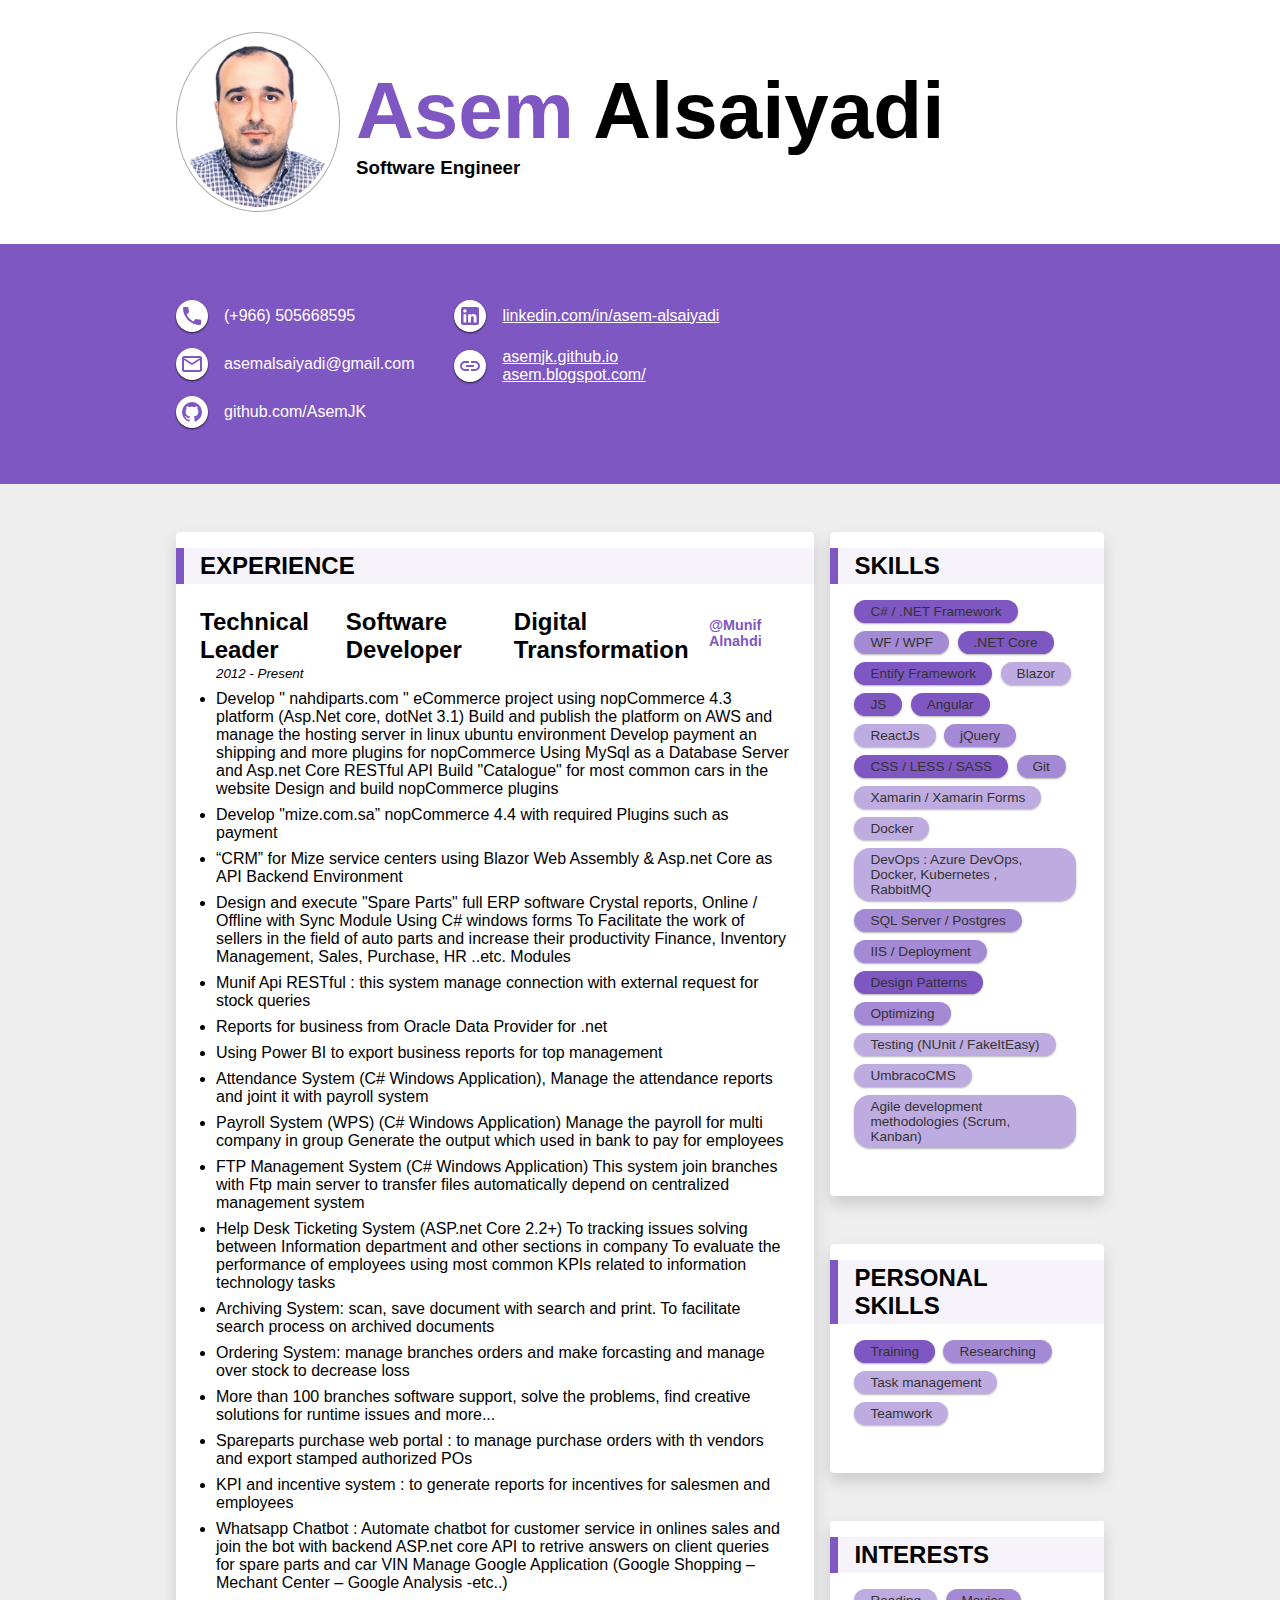
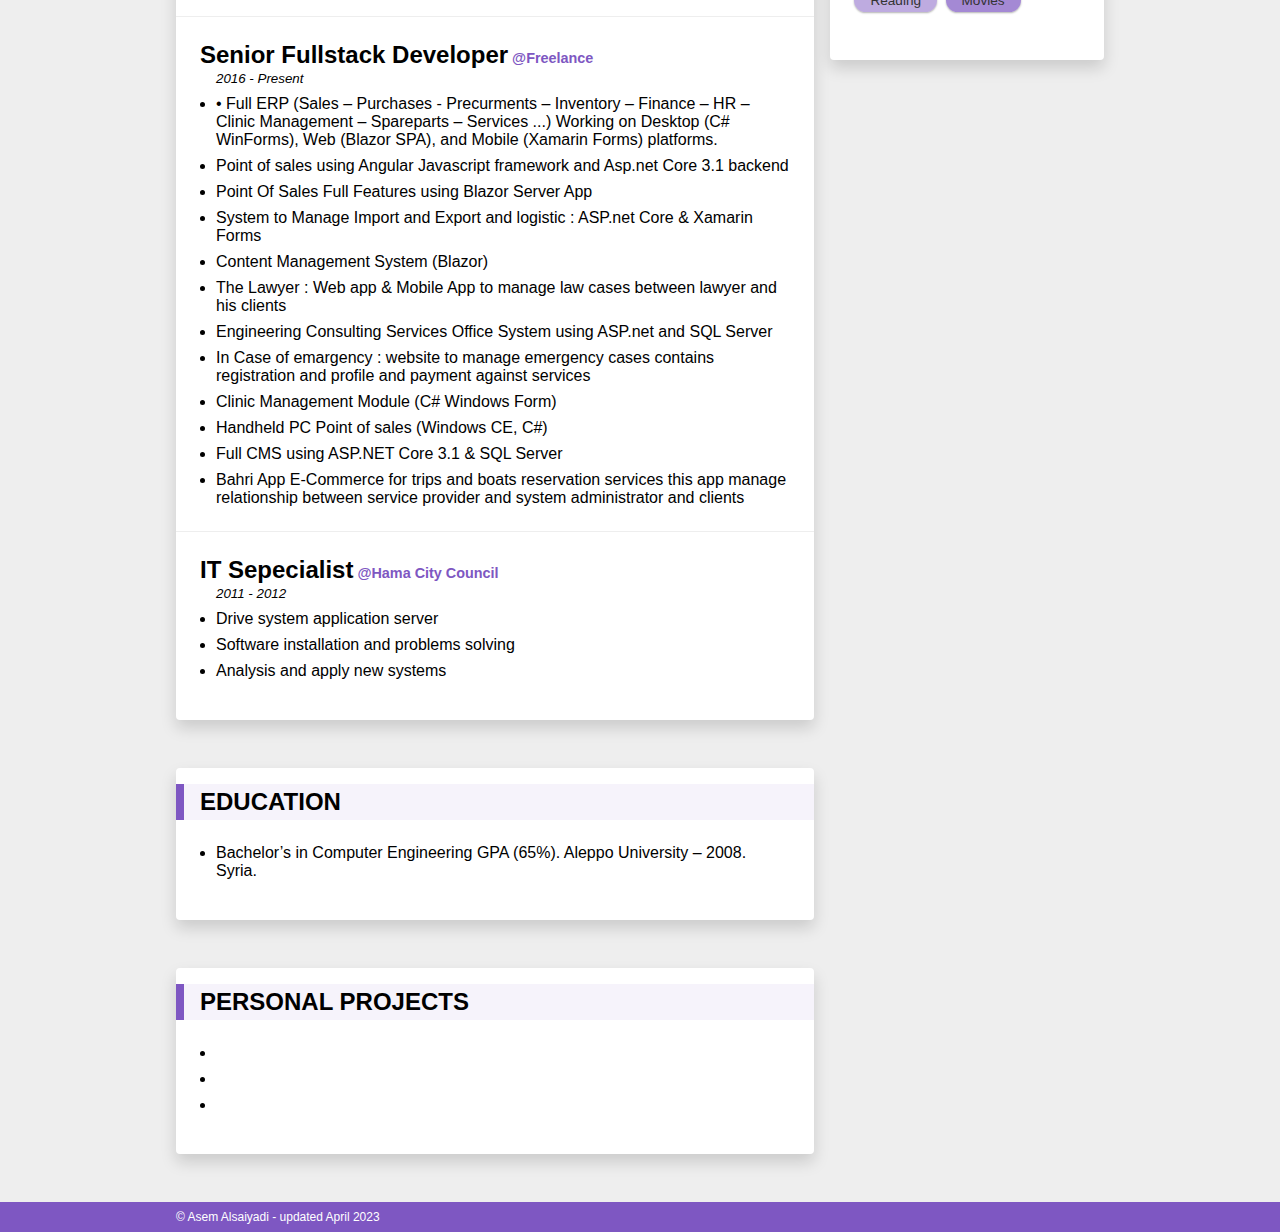
==== index.html @ c4e0f479 "Apr2023" ====
<!doctype html>
<html>

<head>
  <meta charset="utf-8">
  <meta name="viewport" content="width=device-width, initial-scale=1.0">
  <title>CV - Asem Alsaiyadi</title>
  <link rel="stylesheet" href="style.css">
</head>

<body>
  <header class="header">
    <div class="container align-center">
      <div class="avatar">
        <img src="./images/avatar.png" alt="avatar">
      </div>
      <div class="flex-fill">
        <h1 class="name"><span class="tc-main">Asem</span> Alsaiyadi</h1>
        <h3>Software Engineer</h3>
      </div>
    </div>
  </header>

  <section class="contacts">
    <div class="container">
      <div class="col-3">
        <div class="contact">
          <span class="contact__icon">
            <svg style="width:24px;height:24px" viewBox="0 0 24 24">
              <path fill="currentColor" d="M6.62,10.79C8.06,13.62 10.38,15.94 13.21,17.38L15.41,15.18C15.69,14.9 16.08,14.82 16.43,14.93C17.55,15.3 18.75,15.5 20,15.5A1,1 0 0,1 21,16.5V20A1,1 0 0,1 20,21A17,17 0 0,1 3,4A1,1 0 0,1 4,3H7.5A1,1 0 0,1 8.5,4C8.5,5.25 8.7,6.45 9.07,7.57C9.18,7.92 9.1,8.31 8.82,8.59L6.62,10.79Z" />
            </svg>
          </span>
          <span>(+966) 505668595</span>
        </div>
        <div class="contact">
          <span class="contact__icon">
            <svg style="width:24px;height:24px" viewBox="0 0 24 24">
              <path fill="currentColor" d="M22 6C22 4.9 21.1 4 20 4H4C2.9 4 2 4.9 2 6V18C2 19.1 2.9 20 4 20H20C21.1 20 22 19.1 22 18V6M20 6L12 11L4 6H20M20 18H4V8L12 13L20 8V18Z" />
            </svg>
          </span>
          <span>asemalsaiyadi@gmail.com</span>
        </div>
        <div class="contact">
          <span class="contact__icon">
            <svg style="width:24px;height:24px" viewBox="0 0 24 24">
              <path fill="currentColor" d="M12,2A10,10 0 0,0 2,12C2,16.42 4.87,20.17 8.84,21.5C9.34,21.58 9.5,21.27 9.5,21C9.5,20.77 9.5,20.14 9.5,19.31C6.73,19.91 6.14,17.97 6.14,17.97C5.68,16.81 5.03,16.5 5.03,16.5C4.12,15.88 5.1,15.9 5.1,15.9C6.1,15.97 6.63,16.93 6.63,16.93C7.5,18.45 8.97,18 9.54,17.76C9.63,17.11 9.89,16.67 10.17,16.42C7.95,16.17 5.62,15.31 5.62,11.5C5.62,10.39 6,9.5 6.65,8.79C6.55,8.54 6.2,7.5 6.75,6.15C6.75,6.15 7.59,5.88 9.5,7.17C10.29,6.95 11.15,6.84 12,6.84C12.85,6.84 13.71,6.95 14.5,7.17C16.41,5.88 17.25,6.15 17.25,6.15C17.8,7.5 17.45,8.54 17.35,8.79C18,9.5 18.38,10.39 18.38,11.5C18.38,15.32 16.04,16.16 13.81,16.41C14.17,16.72 14.5,17.33 14.5,18.26C14.5,19.6 14.5,20.68 14.5,21C14.5,21.27 14.66,21.59 15.17,21.5C19.14,20.16 22,16.42 22,12A10,10 0 0,0 12,2Z" />
            </svg>
          </span>
          <span>github.com/AsemJK</span>
        </div>
      </div>
      <div class="col-7">
        <div class="contact">
          <span class="contact__icon">
            <svg style="width:24px;height:24px" viewBox="0 0 24 24">
              <path fill="currentColor" d="M19 3A2 2 0 0 1 21 5V19A2 2 0 0 1 19 21H5A2 2 0 0 1 3 19V5A2 2 0 0 1 5 3H19M18.5 18.5V13.2A3.26 3.26 0 0 0 15.24 9.94C14.39 9.94 13.4 10.46 12.92 11.24V10.13H10.13V18.5H12.92V13.57C12.92 12.8 13.54 12.17 14.31 12.17A1.4 1.4 0 0 1 15.71 13.57V18.5H18.5M6.88 8.56A1.68 1.68 0 0 0 8.56 6.88C8.56 5.95 7.81 5.19 6.88 5.19A1.69 1.69 0 0 0 5.19 6.88C5.19 7.81 5.95 8.56 6.88 8.56M8.27 18.5V10.13H5.5V18.5H8.27Z" />
            </svg>
          </span>
          <span><a target="_blank" href="https://vn.linkedin.com/in/oclockvn">linkedin.com/in/asem-alsaiyadi</a></span>
        </div>
        <div class="contact">
          <span class="contact__icon">
            <svg style="width:24px;height:24px" viewBox="0 0 24 24">
              <path fill="currentColor" d="M3.9,12C3.9,10.29 5.29,8.9 7,8.9H11V7H7A5,5 0 0,0 2,12A5,5 0 0,0 7,17H11V15.1H7C5.29,15.1 3.9,13.71 3.9,12M8,13H16V11H8V13M17,7H13V8.9H17C18.71,8.9 20.1,10.29 20.1,12C20.1,13.71 18.71,15.1 17,15.1H13V17H17A5,5 0 0,0 22,12A5,5 0 0,0 17,7Z" />
            </svg>
          </span>
          <span>
            <a target="_blank" href="http://AsemJK.github.io">asemjk.github.io</a><br><a target="_blank" href="https://asem.blogspot.com/">asem.blogspot.com/</a>
          </span>
        </div>
      </div>
    </div>
  </section>

  <div class="container">
    <div class="col-7 pr">
      <section class="block block--exp">
        <header>Experience</header>
        <article class="n-sizing">
          <div class="company">
            <h2>Technical Leader</h2>
            <h2>Software Developer</h2>
            <h2>Digital Transformation</h2>
            <h4 class="company__name">&commat;Munif Alnahdi</h4>
          </div>
          <small class="company__time">2012 - Present</small>
          <div class="body">
            <p>Develop " nahdiparts.com  " eCommerce project using nopCommerce 4.3 platform
              (Asp.Net core, dotNet 3.1) 
             Build and publish the platform on AWS and manage the hosting server in linux ubuntu environment 
             Develop payment an shipping and more plugins for nopCommerce 
             Using MySql as a Database Server and Asp.net Core RESTful API
             Build "Catalogue" for most common cars in the website 
             Design and build nopCommerce plugins
             </p>
            <p>Develop "mize.com.sa”  nopCommerce 4.4 with required Plugins such as payment</p>
            <p>“CRM” for Mize service centers using Blazor Web Assembly & Asp.net Core as API Backend Environment </p>
            <p>Design and execute "Spare Parts" full ERP software
              Crystal reports, Online / Offline with Sync Module
              Using C# windows forms
              To Facilitate the work of sellers in the field of auto parts and increase their productivity
              Finance, Inventory Management, Sales, Purchase, HR  ..etc. Modules
              </p>
            <p>Munif Api RESTful : this system manage connection with external request for stock queries</p>
            <p>Reports for business from Oracle Data Provider for .net</p>
            <p>Using Power BI to export business reports for top management</p>
            <p>Attendance System (C# Windows Application), Manage the attendance reports and joint it with payroll system</p>
            <p>Payroll System (WPS) (C# Windows Application)
              Manage the payroll for multi company in group
              Generate the output which used in bank to pay for employees
              </p>
            <p>FTP Management System (C# Windows Application)
              This system join branches with Ftp main server to transfer files automatically depend on centralized management system
              </p>
            <p>Help Desk Ticketing System (ASP.net Core 2.2+)
              To tracking issues solving between Information department and other sections in company
              To evaluate the performance of employees using most common KPIs related to information technology tasks
              </p>
            <p>Archiving System: scan, save document with search and print.
              To facilitate search process on archived documents
              </p>
            <p>Ordering System: manage branches orders and make forcasting and manage over stock to decrease loss</p>
            <p>More than 100 branches software support, solve the problems, find creative solutions for runtime issues and more...</p>
            <p>Spareparts purchase web portal : to manage purchase orders with th vendors and export stamped authorized POs</p>
            <p>KPI and incentive system : to generate reports for incentives for salesmen and employees</p>
            <p>Whatsapp Chatbot : Automate chatbot for customer service in onlines sales and join the bot with backend ASP.net core API to retrive answers on client queries for spare parts and car VIN
              Manage Google Application (Google Shopping – Mechant Center – Google Analysis -etc..)
              </p>
          </div>
        </article>

        <article class="n-sizing">
          <div class="company">
            <h2>Senior Fullstack Developer</h2>
            <h4 class="company__name">&commat;Freelance</h4>
          </div>
          <small class="company__time">2016 - Present</small>
          <div class="body">
            <p>•	Full ERP (Sales – Purchases - Precurments – Inventory – Finance – HR – Clinic Management – Spareparts – Services ...) 
              Working on Desktop (C# WinForms), Web (Blazor SPA), and Mobile (Xamarin Forms) platforms.
            </p>
            <p>Point of sales using Angular Javascript framework and Asp.net Core 3.1 backend</p>
            <p>Point Of Sales Full Features using Blazor Server App </p>
            <p>System to Manage Import and Export and logistic : ASP.net Core & Xamarin Forms</p>
            <p>Content Management System (Blazor)</p>
            <p>The Lawyer : Web app & Mobile App to manage law cases between lawyer and his clients</p>
            <p>Engineering Consulting Services Office System using ASP.net and SQL Server</p>
            <p>In Case of emargency : website to manage emergency cases contains registration and profile and payment against services</p>
            <p>Clinic Management Module (C# Windows Form)</p>
            <p>Handheld PC Point of sales (Windows CE, C#)</p>
            <p>Full CMS using ASP.NET Core 3.1 & SQL Server</p>
            <p>Bahri App
              E-Commerce for trips and boats reservation services
              this app manage relationship between service provider and system administrator and clients
              </p>
          </div>
        </article>

        <article class="n-sizing">
          <div class="company">
            <h2>IT Sepecialist</h2>
            <h4 class="company__name">&commat;Hama City Council</h4>
          </div>
          <small class="company__time">2011 - 2012</small>
          <div class="body">
            <p>Drive system application server</p>
            <p>Software installation and problems solving</p>
            <p>Analysis and apply new systems</p>
          </div>
        </article>
      </section>

      <section class="block">
        <header>Education</header>
        <article>
          <div class="body">
            <p>Bachelor’s in 
              Computer Engineering
              GPA (65%).
              Aleppo University – 2008.
              Syria.
              </p>
          </div>
        </article>
      </section>

      <section class="block">
        <header>Personal Projects</header>
        <article>
          <div class="body">
            <p>
             </p>
            <p></p>
            <p></p>
          </div>
        </article>
      </section>

    </div>

    <div class="col-3">
      <section class="block">
        <header>Skills</header>
        <article>
          <div class="tags">
            <span class="strong x2">C# / .NET Framework</span>
            <span class="strong">WF / WPF</span>
            <span class="strong x2">.NET Core</span>
            <span class="strong x2">Entify Framework</span>
            <span>Blazor</span>
            <span class="strong x2">JS</span>
            <span class="strong x2">Angular</span>
            <span>ReactJs</span>
            <span class="strong">jQuery</span>
            <span class="strong x2">CSS / LESS / SASS</span>
            <span class="strong">Git</span>
            <span>Xamarin / Xamarin Forms</span>
            <span>Docker</span>
            <span>DevOps : Azure DevOps, Docker, Kubernetes , RabbitMQ</span>
            <span class="strong">SQL Server / Postgres</span>
            <span class="strong">IIS / Deployment</span>
            <span class="strong x2">Design Patterns</span>
            <span class="strong">Optimizing</span>
            <span>Testing (NUnit / FakeItEasy)</span>
            <span>UmbracoCMS</span>
            <span>Agile development methodologies (Scrum, Kanban)</span>
          </div>
        </article>
      </section>

      <section class="block">
        <header>Personal Skills</header>
        <article>
          <div class="tags">
            <span class="strong x2">Training</span>
            <span class="strong">Researching</span>
            <span>Task management</span>
            <span>Teamwork</span>
          </div>
        </article>
      </section>

      <section class="block">
        <header>Interests</header>
        <article>
          <div class="tags">
            <span>Reading</span>
            <span class="strong">Movies</span>
          </div>
        </article>
      </section>
    </div>
  </div>

  <footer>
    <div class="container">&copy; Asem Alsaiyadi - updated April 2023</div>
  </footer>

</body>
</html>
---- style.css ----
:root {
    --primary: #7e57c2;
    --body-bg: #eee;
    --header-bg: #fff;
    --block-bg: #fff;
    --separator-color: #eee;
    --sizing: 1.5rem;
    --icon-w: 32px;
  }
  
  * {
    margin: 0;
    padding: 0;
    box-sizing: border-box;
  }
  
  html, body {
    font-family: 'Segoe UI', Roboto, Arial, Verdana, sans-serif;
    background: var(--body-bg);
  }
  
  a {
    color: var(--primary);
  }
  
  .container {
    max-width: 960px;
    margin: auto;
    display: flex;
    padding-left: 1rem;
    padding-right: 1rem;
  }
  
  .container .col-3 {
    flex: 3;
  }
  
  .container .col-7 {
    flex: 7;
  }
  
  .flex-fill {
    flex: 1;
  }
  
  .header {
    padding: 2rem 0;
    background: var(--header-bg);
  }
  
  .align-center {
    align-items: center;
  }
  
  .name {
    font-size: 5rem;
  }
  
  .avatar {
    margin-right: 1rem;
  }
  
  .avatar img {
    display: block;
    border-radius: 50%;
    padding: 4px;
    border: 1px solid #aaa;
    max-width: 164px;
  }
  
  .contacts {
    background: var(--primary);
    padding: 3rem 0;
    color: #fff;
  }
  
  .contact {
    padding: .5rem 0;
    display: flex;
    align-items: center;
  }
  
  .contact .contact__icon {
    width: var(--icon-w);
    height: var(--icon-w);
    border-radius: 50%;
    background: #fff;
    color: var(--primary);
    box-shadow: 0 1px 2px 0px rgba(0,0,0,.75);
    margin-right: 16px;
    display: flex;
    align-items: center;
    justify-content: center;
  }
  
  .contact a {
    color: #fff;
  }
  
  footer {
    background: var(--primary);
    font-size: .75rem;
    padding: .5rem;
    text-align: center;
    color: #fff;
  }
  
  .block {
    margin: 3rem 0;
    background: var(--block-bg);
    padding: 1rem var(--sizing);
    border-radius: 4px;
    box-shadow: 0 0.5rem 1rem rgba(0,0,0,.15);
  }
  
  .block > header {
    font-size: 1.5rem;
    text-transform: capitalize;
    margin-left: calc(-1 * var(--sizing));
    margin-right: calc(-1 * var(--sizing));
    padding: .25rem 2rem .25rem 1rem;
    border-left: .5rem solid var(--primary);
    text-transform: uppercase;
    font-weight: 700;
    font-size: 1.5rem;
    background: rgba(126, 87, 194, .07);
  }
  
  .block article {
    padding: 1rem 0 1.5rem 0;
  }
  
  .block article > h4 {
    font-size: 1rem;
    font-weight: 600;
  }
  
  .block article .body p {
    margin-top: .5rem;
    margin-left: 1rem;
    display: list-item;
  }
  
  .block--exp article {
    padding: var(--sizing);
  }
  
  .block--exp > article + article {
    border-top: 1px solid var(--separator-color);
  }
  
  .tags > span {
    display: inline-block;
    margin: 0 4px 8px 0;
    padding: 4px 16px;
    font-size: .85rem;
    background: rgba(126, 87, 194, 0.5);
    border-radius: 16px;
    box-shadow: 0 1px 2px 0 rgba(0,0,0,.3);
    color: #333;
  }
  
  .tags > span.strong {
    background: rgba(126, 87, 194, 0.7);
  }
  
  .tags > span.strong.x2 {
    background: var(--primary);
  }
  
  .pr {
    padding-right: 1rem;
  }
  
  .tc-main {
    color: var(--primary);
  }
  
  .bg-main {
    background: var(--primary);
  }
  
  .n-sizing {
    margin-left: calc(-1 * var(--sizing));
    margin-right: calc(-1 * var(--sizing));
    padding-left: var(--sizing);
    padding-right: var(--sizing);
  }
  
  .company {
    display: flex;
    align-items: baseline;
  }
  
  .company__name {
    color: var(--primary);
    font-weight: 600;
    font-size: .9rem;
    margin-left: .25rem;
  }
  
  .company__time {
    margin-left: 1rem;
    font-style: italic;
  }
  
  @media screen and (max-width: 768px) {
    .container {
      display: block;
    }
  
    .pr {
      padding-right: 0;
    }
  
    .company {
      display: block;
    }
  }
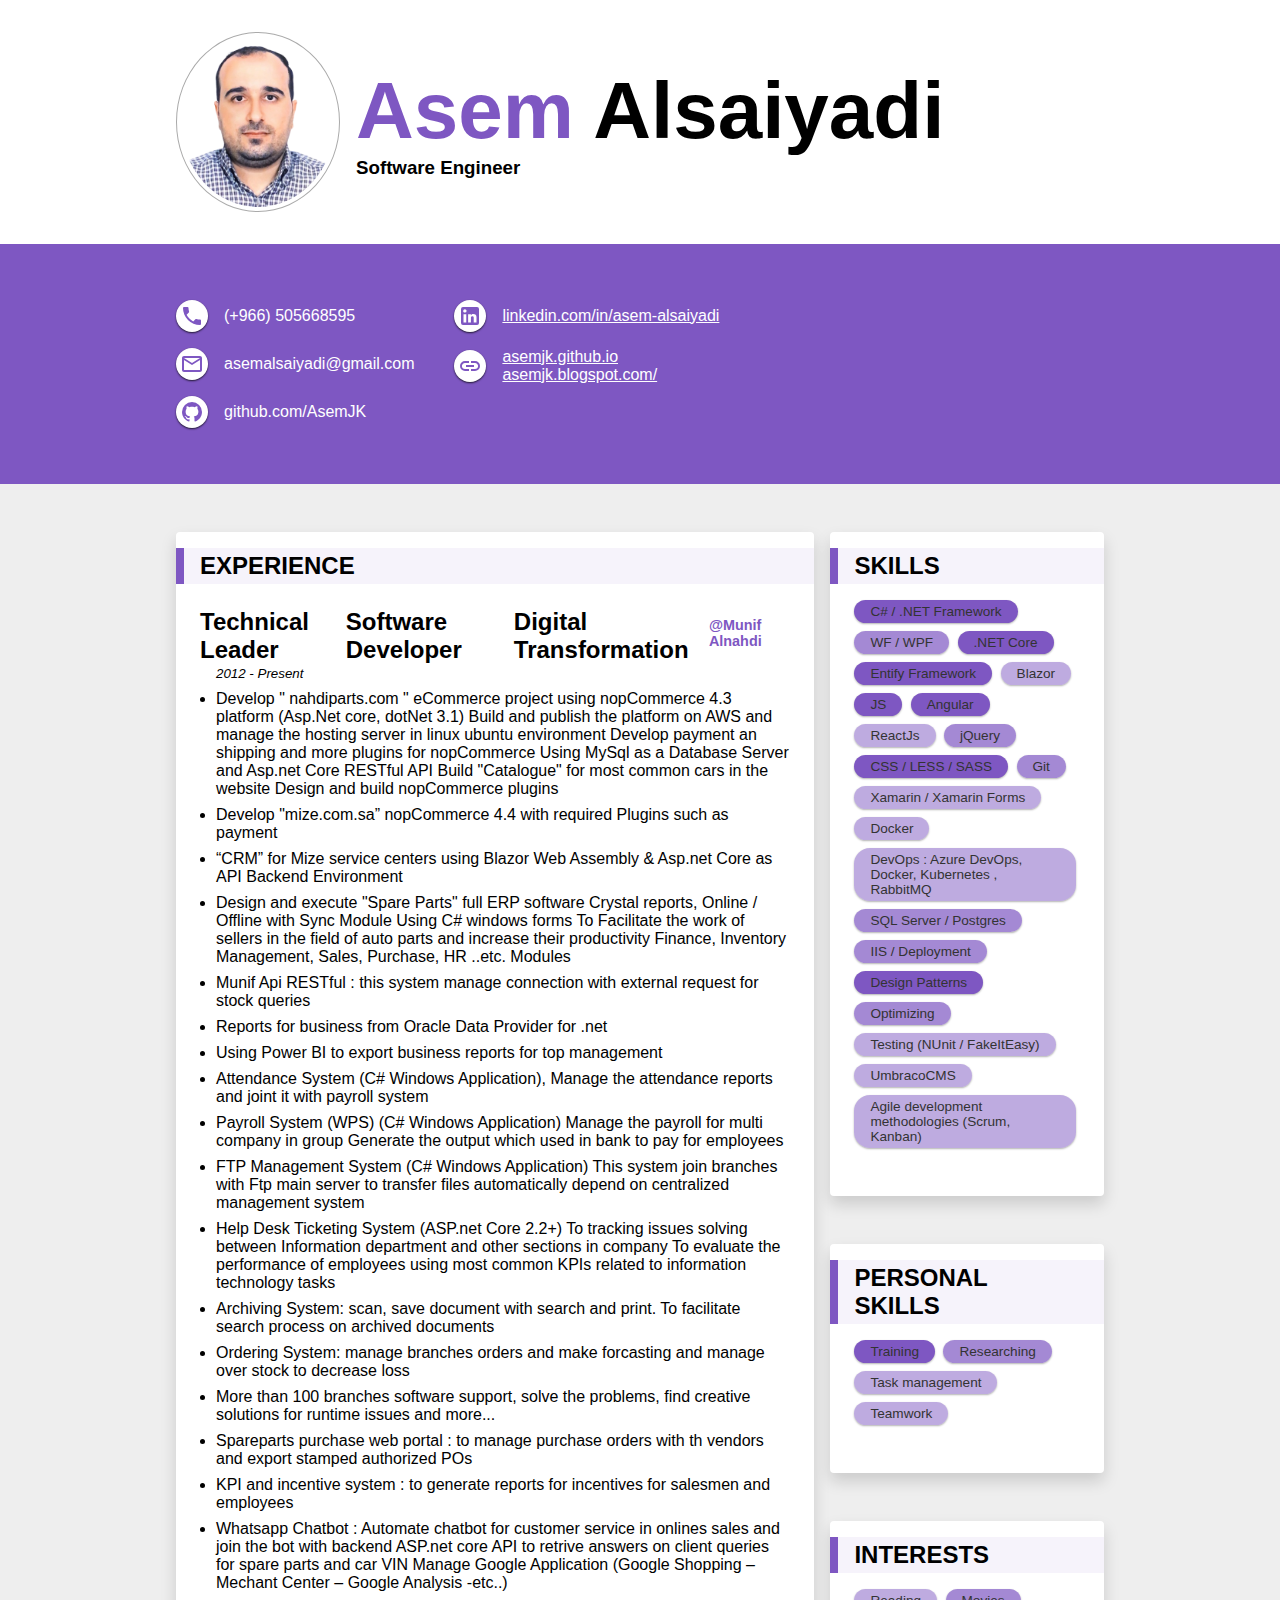
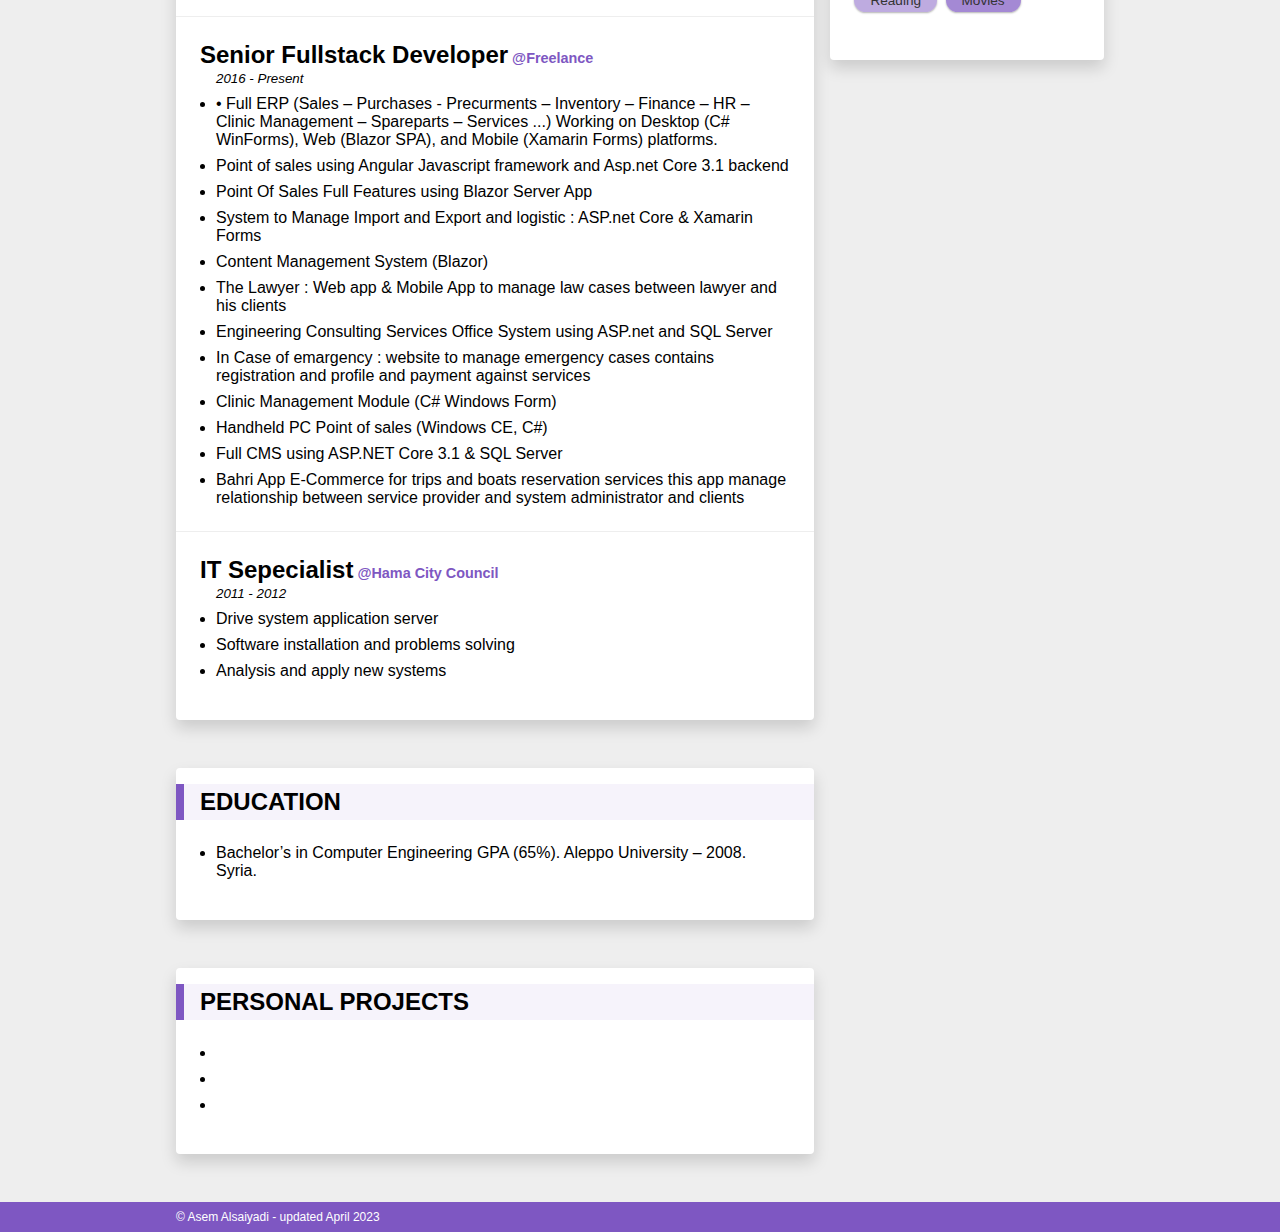
==== commit 57f4c346: "modify blogspot" ====
--- a/index.html
+++ b/index.html
@@ -66,7 +66,7 @@
             </svg>
           </span>
           <span>
-            <a target="_blank" href="http://AsemJK.github.io">asemjk.github.io</a><br><a target="_blank" href="https://asem.blogspot.com/">asem.blogspot.com/</a>
+            <a target="_blank" href="http://AsemJK.github.io">asemjk.github.io</a><br><a target="_blank" href="https://asemjk.blogspot.com/">asemjk.blogspot.com/</a>
           </span>
         </div>
       </div>
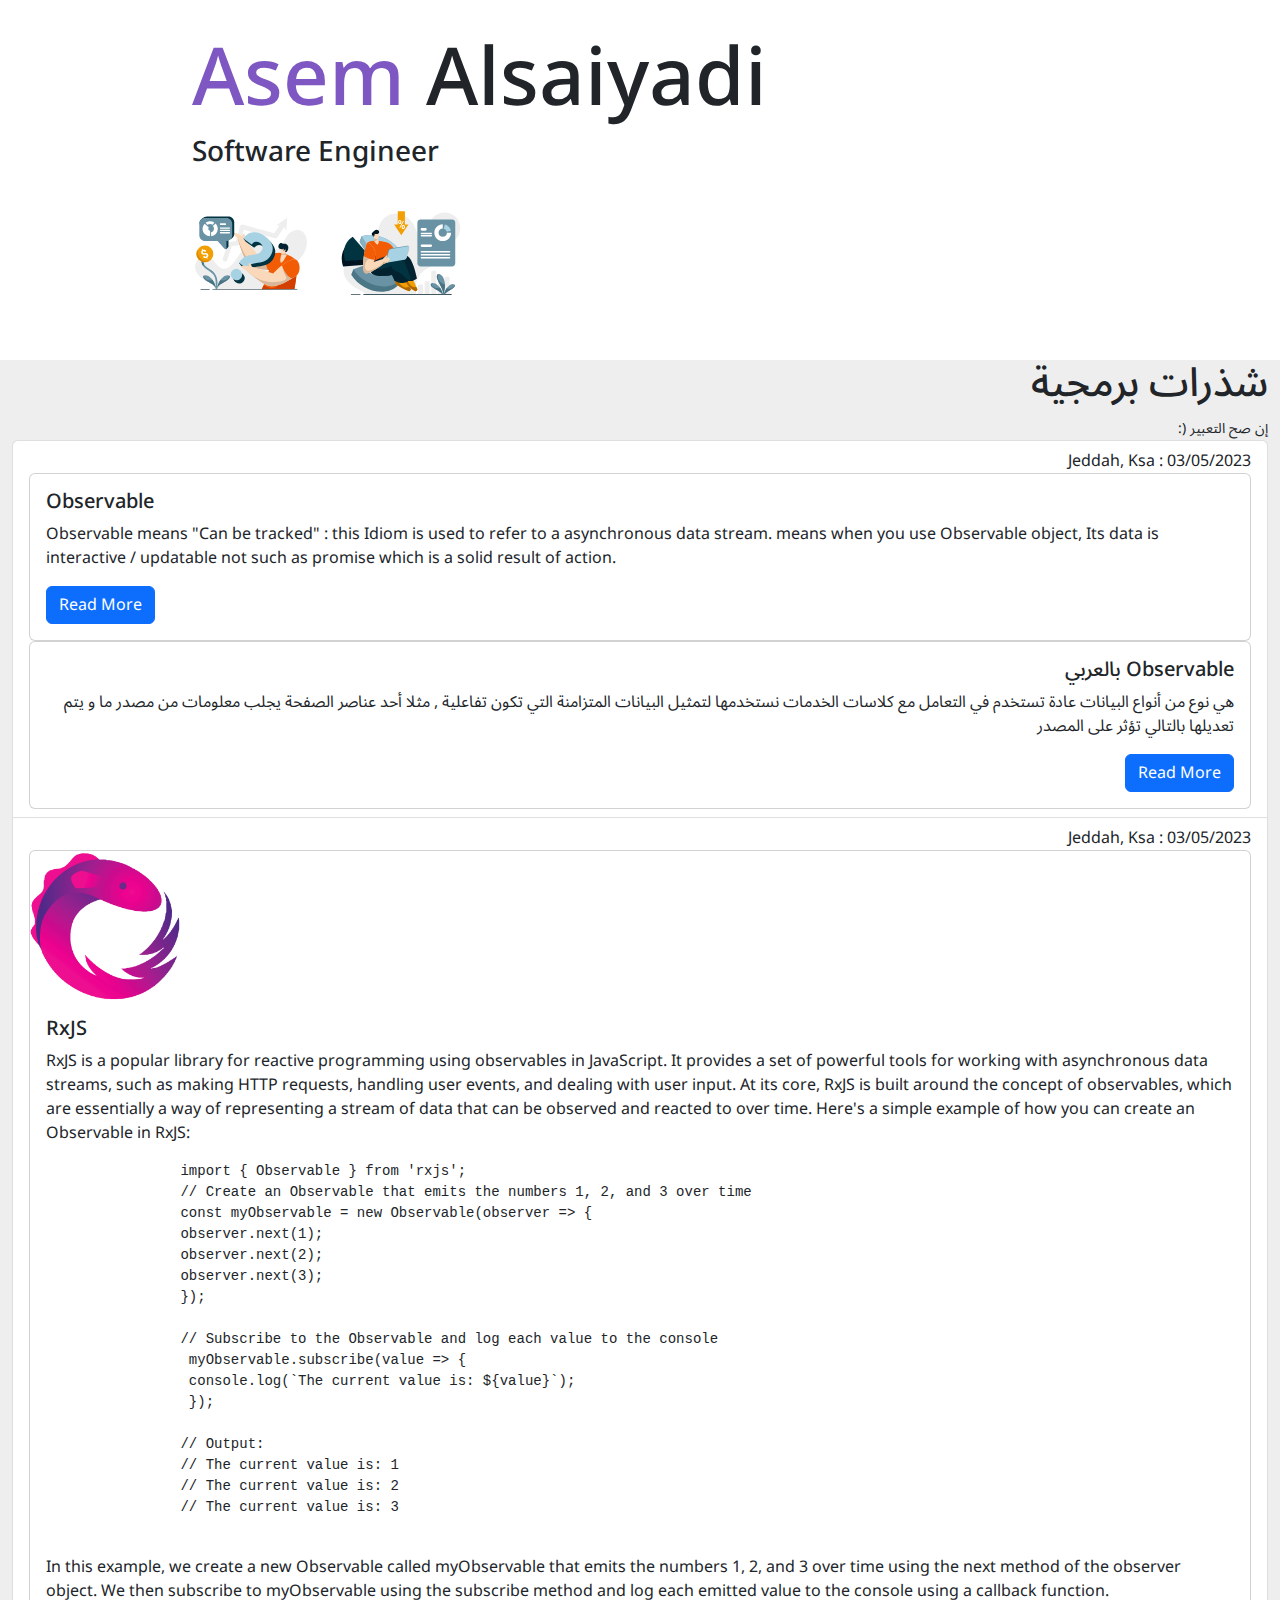
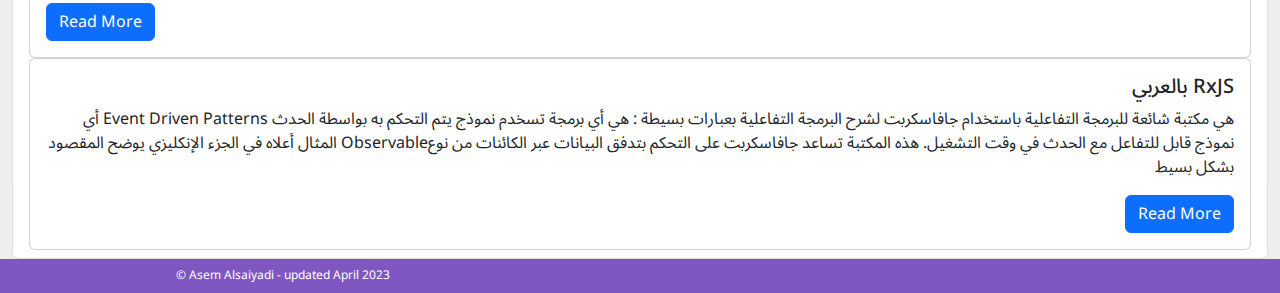
==== commit 53512010: "." ====
--- a/index.html
+++ b/index.html
@@ -1,4 +1,3 @@
-
 <!doctype html>
 <html>
 
@@ -6,256 +5,163 @@
   <meta charset="utf-8">
   <meta name="viewport" content="width=device-width, initial-scale=1.0">
   <title>CV - Asem Alsaiyadi</title>
-  <link rel="stylesheet" href="style.css">
+  <link rel="stylesheet" href="css/bootstrap.min.css">
+  <link rel="preconnect" href="https://fonts.gstatic.com" crossorigin>
+  <link rel="stylesheet" href="https://fonts.googleapis.com/css2?family=Noto+Sans+Arabic&display=swap">
+  <link rel="stylesheet" href="css/style.css">
+  <link rel="stylesheet" href="css/animations.css">
+  <link rel="stylesheet" href="css/font-awesome.min.css">
+  <link rel="preconnect" href="https://fonts.googleapis.com">
+  <link rel="preconnect" href="https://fonts.googleapis.com">
+
+  <script src="https://platform.linkedin.com/badges/js/profile.js" async defer type="text/javascript"></script>
 </head>
 
 <body>
   <header class="header">
     <div class="container align-center">
       <div class="avatar">
-        <img src="./images/avatar.png" alt="avatar">
       </div>
       <div class="flex-fill">
         <h1 class="name"><span class="tc-main">Asem</span> Alsaiyadi</h1>
         <h3>Software Engineer</h3>
       </div>
     </div>
+    <div class="container">
+      <div class="flex-md-column imagebox style1">
+        <a href="resume.html" style="text-decoration: none;">
+          <img src="images/cv-icon.svg" width="150" alt="">
+          <div class="imagebox-title">
+            <h3><span>Resume</span></h3>
+          </div>          
+        </a>
+      </div>      
+      <div class="flex-md-column imagebox style1">
+        <a href="projects.html" style="text-decoration: none;">
+          <img src="images/projects-icon.svg" width="150" alt="Personal Projects">
+
+          <div class="imagebox-title">
+            <h3><span>Projects</span></h3>
+          </div>
+        </a>
+      </div>
+    </div>
   </header>
+  <div class="main">
+    <div class="container-fluid" dir="rtl">
+      <h1>شذرات برمجية </h1><small>إن صح التعبير (:</small>
 
-  <section class="contacts">
-    <div class="container">
-      <div class="col-3">
-        <div class="contact">
-          <span class="contact__icon">
-            <svg style="width:24px;height:24px" viewBox="0 0 24 24">
-              <path fill="currentColor" d="M6.62,10.79C8.06,13.62 10.38,15.94 13.21,17.38L15.41,15.18C15.69,14.9 16.08,14.82 16.43,14.93C17.55,15.3 18.75,15.5 20,15.5A1,1 0 0,1 21,16.5V20A1,1 0 0,1 20,21A17,17 0 0,1 3,4A1,1 0 0,1 4,3H7.5A1,1 0 0,1 8.5,4C8.5,5.25 8.7,6.45 9.07,7.57C9.18,7.92 9.1,8.31 8.82,8.59L6.62,10.79Z" />
-            </svg>
-          </span>
-          <span>(+966) 505668595</span>
+
+      <div class="list-group">
+        <div class="list-group-item">
+          <div class="list-group-item-headig">
+            03/05/2023 : Jeddah, Ksa
+          </div>
+          <div class="card" dir="ltr">
+            <div class="card-body">
+              <h5 class="card-title">Observable</h5>
+              <p class="card-text">
+                Observable means "Can be tracked" : this Idiom is used to refer to a asynchronous data stream.
+                means when you use Observable object, Its data is interactive / updatable not such as promise which is
+                a solid result of action.
+              </p>
+              <a href="#" class="btn btn-primary">Read More</a>
+            </div>
+          </div>
+          <div class="card" dir="rtl">
+            <div class="card-body">
+              <h5 class="card-title">Observable بالعربي</h5>
+              <p class="card-text">
+                هي نوع من أنواع البيانات عادة تستخدم في التعامل مع كلاسات الخدمات
+                نستخدمها لتمثيل البيانات المتزامنة التي تكون تفاعلية , مثلا أحد عناصر الصفحة يجلب معلومات من مصدر ما و
+                يتم تعديلها بالتالي تؤثر على المصدر
+              </p>
+              <a href="#" class="btn btn-primary">Read More</a>
+            </div>
+          </div>
         </div>
-        <div class="contact">
-          <span class="contact__icon">
-            <svg style="width:24px;height:24px" viewBox="0 0 24 24">
-              <path fill="currentColor" d="M22 6C22 4.9 21.1 4 20 4H4C2.9 4 2 4.9 2 6V18C2 19.1 2.9 20 4 20H20C21.1 20 22 19.1 22 18V6M20 6L12 11L4 6H20M20 18H4V8L12 13L20 8V18Z" />
-            </svg>
-          </span>
-          <span>asemalsaiyadi@gmail.com</span>
-        </div>
-        <div class="contact">
-          <span class="contact__icon">
-            <svg style="width:24px;height:24px" viewBox="0 0 24 24">
-              <path fill="currentColor" d="M12,2A10,10 0 0,0 2,12C2,16.42 4.87,20.17 8.84,21.5C9.34,21.58 9.5,21.27 9.5,21C9.5,20.77 9.5,20.14 9.5,19.31C6.73,19.91 6.14,17.97 6.14,17.97C5.68,16.81 5.03,16.5 5.03,16.5C4.12,15.88 5.1,15.9 5.1,15.9C6.1,15.97 6.63,16.93 6.63,16.93C7.5,18.45 8.97,18 9.54,17.76C9.63,17.11 9.89,16.67 10.17,16.42C7.95,16.17 5.62,15.31 5.62,11.5C5.62,10.39 6,9.5 6.65,8.79C6.55,8.54 6.2,7.5 6.75,6.15C6.75,6.15 7.59,5.88 9.5,7.17C10.29,6.95 11.15,6.84 12,6.84C12.85,6.84 13.71,6.95 14.5,7.17C16.41,5.88 17.25,6.15 17.25,6.15C17.8,7.5 17.45,8.54 17.35,8.79C18,9.5 18.38,10.39 18.38,11.5C18.38,15.32 16.04,16.16 13.81,16.41C14.17,16.72 14.5,17.33 14.5,18.26C14.5,19.6 14.5,20.68 14.5,21C14.5,21.27 14.66,21.59 15.17,21.5C19.14,20.16 22,16.42 22,12A10,10 0 0,0 12,2Z" />
-            </svg>
-          </span>
-          <span>github.com/AsemJK</span>
-        </div>
-      </div>
-      <div class="col-7">
-        <div class="contact">
-          <span class="contact__icon">
-            <svg style="width:24px;height:24px" viewBox="0 0 24 24">
-              <path fill="currentColor" d="M19 3A2 2 0 0 1 21 5V19A2 2 0 0 1 19 21H5A2 2 0 0 1 3 19V5A2 2 0 0 1 5 3H19M18.5 18.5V13.2A3.26 3.26 0 0 0 15.24 9.94C14.39 9.94 13.4 10.46 12.92 11.24V10.13H10.13V18.5H12.92V13.57C12.92 12.8 13.54 12.17 14.31 12.17A1.4 1.4 0 0 1 15.71 13.57V18.5H18.5M6.88 8.56A1.68 1.68 0 0 0 8.56 6.88C8.56 5.95 7.81 5.19 6.88 5.19A1.69 1.69 0 0 0 5.19 6.88C5.19 7.81 5.95 8.56 6.88 8.56M8.27 18.5V10.13H5.5V18.5H8.27Z" />
-            </svg>
-          </span>
-          <span><a target="_blank" href="https://vn.linkedin.com/in/oclockvn">linkedin.com/in/asem-alsaiyadi</a></span>
-        </div>
-        <div class="contact">
-          <span class="contact__icon">
-            <svg style="width:24px;height:24px" viewBox="0 0 24 24">
-              <path fill="currentColor" d="M3.9,12C3.9,10.29 5.29,8.9 7,8.9H11V7H7A5,5 0 0,0 2,12A5,5 0 0,0 7,17H11V15.1H7C5.29,15.1 3.9,13.71 3.9,12M8,13H16V11H8V13M17,7H13V8.9H17C18.71,8.9 20.1,10.29 20.1,12C20.1,13.71 18.71,15.1 17,15.1H13V17H17A5,5 0 0,0 22,12A5,5 0 0,0 17,7Z" />
-            </svg>
-          </span>
-          <span>
-            <a target="_blank" href="http://AsemJK.github.io">asemjk.github.io</a><br><a target="_blank" href="https://asemjk.blogspot.com/">asemjk.blogspot.com/</a>
-          </span>
+
+        <div class="list-group-item">
+          <div class="list-group-item-headig">
+            03/05/2023 : Jeddah, Ksa
+          </div>
+          <div class="card" dir="ltr">
+            <img src="images/rxjs.png" style="max-width: 150px !important;" class="card-img-top" alt="...">
+            <div class="card-body">
+              <h5 class="card-title">RxJS</h5>
+              <p class="card-text">
+                RxJS is a popular library for reactive programming using observables in JavaScript. It provides a set of
+                powerful tools for working with asynchronous data streams, such as making HTTP requests, handling user
+                events,
+                and dealing with user input.
+
+                At its core, RxJS is built around the concept of observables, which are essentially a way of
+                representing
+                a stream of data that can be observed and reacted to over time.
+
+                Here's a simple example of how you can create an Observable in RxJS:
+
+              <pre>
+                import { Observable } from 'rxjs';
+                // Create an Observable that emits the numbers 1, 2, and 3 over time
+                const myObservable = new Observable(observer => {
+                observer.next(1);
+                observer.next(2);
+                observer.next(3);
+                });
+              
+                // Subscribe to the Observable and log each value to the console
+                 myObservable.subscribe(value => {
+                 console.log(`The current value is: ${value}`);
+                 });
+
+                // Output:
+                // The current value is: 1
+                // The current value is: 2
+                // The current value is: 3
+            </pre>
+              In this example, we create a new Observable called myObservable that emits the numbers 1, 2, and 3 over
+              time
+              using the next method of the observer object. We then subscribe to myObservable using the subscribe
+              method
+              and
+              log each emitted value to the console using a callback function.
+
+
+              </pre>
+              <br>
+              <a href="#" class="btn btn-primary">Read More</a>
+            </div>
+          </div>
+          <div class="card" dir="rtl">
+            <div class="card-body">
+              <h5 class="card-title">RxJS بالعربي</h5>
+              <p class="card-text">
+هي مكتبة شائعة للبرمجة التفاعلية باستخدام جافاسكربت
+لشرح البرمجة التفاعلية بعبارات بسيطة :
+هي أي برمجة تسخدم نموذج يتم التحكم به بواسطة الحدث
+Event Driven Patterns
+أي نموذج قابل للتفاعل مع الحدث في وقت التشغيل.
+هذه المكتبة تساعد جافاسكربت على التحكم بتدفق البيانات عبر الكائنات من نوعObservable
+
+المثال أعلاه في الجزء الإنكليزي يوضح المقصود بشكل بسيط
+
+              </p>
+              <a href="#" class="btn btn-primary">Read More</a>
+            </div>
+          </div>
+
         </div>
       </div>
     </div>
-  </section>
+  </div>
 
-  <div class="container">
-    <div class="col-7 pr">
-      <section class="block block--exp">
-        <header>Experience</header>
-        <article class="n-sizing">
-          <div class="company">
-            <h2>Technical Leader</h2>
-            <h2>Software Developer</h2>
-            <h2>Digital Transformation</h2>
-            <h4 class="company__name">&commat;Munif Alnahdi</h4>
-          </div>
-          <small class="company__time">2012 - Present</small>
-          <div class="body">
-            <p>Develop " nahdiparts.com  " eCommerce project using nopCommerce 4.3 platform
-              (Asp.Net core, dotNet 3.1) 
-             Build and publish the platform on AWS and manage the hosting server in linux ubuntu environment 
-             Develop payment an shipping and more plugins for nopCommerce 
-             Using MySql as a Database Server and Asp.net Core RESTful API
-             Build "Catalogue" for most common cars in the website 
-             Design and build nopCommerce plugins
-             </p>
-            <p>Develop "mize.com.sa”  nopCommerce 4.4 with required Plugins such as payment</p>
-            <p>“CRM” for Mize service centers using Blazor Web Assembly & Asp.net Core as API Backend Environment </p>
-            <p>Design and execute "Spare Parts" full ERP software
-              Crystal reports, Online / Offline with Sync Module
-              Using C# windows forms
-              To Facilitate the work of sellers in the field of auto parts and increase their productivity
-              Finance, Inventory Management, Sales, Purchase, HR  ..etc. Modules
-              </p>
-            <p>Munif Api RESTful : this system manage connection with external request for stock queries</p>
-            <p>Reports for business from Oracle Data Provider for .net</p>
-            <p>Using Power BI to export business reports for top management</p>
-            <p>Attendance System (C# Windows Application), Manage the attendance reports and joint it with payroll system</p>
-            <p>Payroll System (WPS) (C# Windows Application)
-              Manage the payroll for multi company in group
-              Generate the output which used in bank to pay for employees
-              </p>
-            <p>FTP Management System (C# Windows Application)
-              This system join branches with Ftp main server to transfer files automatically depend on centralized management system
-              </p>
-            <p>Help Desk Ticketing System (ASP.net Core 2.2+)
-              To tracking issues solving between Information department and other sections in company
-              To evaluate the performance of employees using most common KPIs related to information technology tasks
-              </p>
-            <p>Archiving System: scan, save document with search and print.
-              To facilitate search process on archived documents
-              </p>
-            <p>Ordering System: manage branches orders and make forcasting and manage over stock to decrease loss</p>
-            <p>More than 100 branches software support, solve the problems, find creative solutions for runtime issues and more...</p>
-            <p>Spareparts purchase web portal : to manage purchase orders with th vendors and export stamped authorized POs</p>
-            <p>KPI and incentive system : to generate reports for incentives for salesmen and employees</p>
-            <p>Whatsapp Chatbot : Automate chatbot for customer service in onlines sales and join the bot with backend ASP.net core API to retrive answers on client queries for spare parts and car VIN
-              Manage Google Application (Google Shopping – Mechant Center – Google Analysis -etc..)
-              </p>
-          </div>
-        </article>
 
-        <article class="n-sizing">
-          <div class="company">
-            <h2>Senior Fullstack Developer</h2>
-            <h4 class="company__name">&commat;Freelance</h4>
-          </div>
-          <small class="company__time">2016 - Present</small>
-          <div class="body">
-            <p>•	Full ERP (Sales – Purchases - Precurments – Inventory – Finance – HR – Clinic Management – Spareparts – Services ...) 
-              Working on Desktop (C# WinForms), Web (Blazor SPA), and Mobile (Xamarin Forms) platforms.
-            </p>
-            <p>Point of sales using Angular Javascript framework and Asp.net Core 3.1 backend</p>
-            <p>Point Of Sales Full Features using Blazor Server App </p>
-            <p>System to Manage Import and Export and logistic : ASP.net Core & Xamarin Forms</p>
-            <p>Content Management System (Blazor)</p>
-            <p>The Lawyer : Web app & Mobile App to manage law cases between lawyer and his clients</p>
-            <p>Engineering Consulting Services Office System using ASP.net and SQL Server</p>
-            <p>In Case of emargency : website to manage emergency cases contains registration and profile and payment against services</p>
-            <p>Clinic Management Module (C# Windows Form)</p>
-            <p>Handheld PC Point of sales (Windows CE, C#)</p>
-            <p>Full CMS using ASP.NET Core 3.1 & SQL Server</p>
-            <p>Bahri App
-              E-Commerce for trips and boats reservation services
-              this app manage relationship between service provider and system administrator and clients
-              </p>
-          </div>
-        </article>
-
-        <article class="n-sizing">
-          <div class="company">
-            <h2>IT Sepecialist</h2>
-            <h4 class="company__name">&commat;Hama City Council</h4>
-          </div>
-          <small class="company__time">2011 - 2012</small>
-          <div class="body">
-            <p>Drive system application server</p>
-            <p>Software installation and problems solving</p>
-            <p>Analysis and apply new systems</p>
-          </div>
-        </article>
-      </section>
-
-      <section class="block">
-        <header>Education</header>
-        <article>
-          <div class="body">
-            <p>Bachelor’s in 
-              Computer Engineering
-              GPA (65%).
-              Aleppo University – 2008.
-              Syria.
-              </p>
-          </div>
-        </article>
-      </section>
-
-      <section class="block">
-        <header>Personal Projects</header>
-        <article>
-          <div class="body">
-            <p>
-             </p>
-            <p></p>
-            <p></p>
-          </div>
-        </article>
-      </section>
-
-    </div>
-
-    <div class="col-3">
-      <section class="block">
-        <header>Skills</header>
-        <article>
-          <div class="tags">
-            <span class="strong x2">C# / .NET Framework</span>
-            <span class="strong">WF / WPF</span>
-            <span class="strong x2">.NET Core</span>
-            <span class="strong x2">Entify Framework</span>
-            <span>Blazor</span>
-            <span class="strong x2">JS</span>
-            <span class="strong x2">Angular</span>
-            <span>ReactJs</span>
-            <span class="strong">jQuery</span>
-            <span class="strong x2">CSS / LESS / SASS</span>
-            <span class="strong">Git</span>
-            <span>Xamarin / Xamarin Forms</span>
-            <span>Docker</span>
-            <span>DevOps : Azure DevOps, Docker, Kubernetes , RabbitMQ</span>
-            <span class="strong">SQL Server / Postgres</span>
-            <span class="strong">IIS / Deployment</span>
-            <span class="strong x2">Design Patterns</span>
-            <span class="strong">Optimizing</span>
-            <span>Testing (NUnit / FakeItEasy)</span>
-            <span>UmbracoCMS</span>
-            <span>Agile development methodologies (Scrum, Kanban)</span>
-          </div>
-        </article>
-      </section>
-
-      <section class="block">
-        <header>Personal Skills</header>
-        <article>
-          <div class="tags">
-            <span class="strong x2">Training</span>
-            <span class="strong">Researching</span>
-            <span>Task management</span>
-            <span>Teamwork</span>
-          </div>
-        </article>
-      </section>
-
-      <section class="block">
-        <header>Interests</header>
-        <article>
-          <div class="tags">
-            <span>Reading</span>
-            <span class="strong">Movies</span>
-          </div>
-        </article>
-      </section>
-    </div>
-  </div>
 
   <footer>
     <div class="container">&copy; Asem Alsaiyadi - updated April 2023</div>
   </footer>
 
 </body>
-</html>
+
+</html>--- a/css/style.css
+++ b/css/style.css
@@ -0,0 +1,233 @@
+:root {
+    --primary: #7e57c2;
+    --body-bg: #eee;
+    --header-bg: #fff;
+    --block-bg: #fff;
+    --separator-color: #eee;
+    --sizing: 1.5rem;
+    --icon-w: 32px;
+  }
+  
+  * {
+    margin: 0;
+    padding: 0;
+    box-sizing: border-box;
+  }
+  
+  html, body {
+    font-family: 'Noto Sans Arabic', Roboto, Arial, Verdana, sans-serif;
+    background: var(--body-bg);
+    height: 100vh;
+  }
+h1,h2,h3,h4,h5,a{
+  font-family: 'Noto Sans Arabic', Roboto, Arial, Verdana, sans-serif;
+}
+  body{
+    display: flex;
+  flex-direction: column;
+  }
+
+  a {
+    color: var(--primary);
+  }
+  
+  .container {
+    max-width: 960px;
+    margin: auto;
+    display: flex;
+    padding-left: 1rem;
+    padding-right: 1rem;
+  }
+  
+  .container .col-3 {
+    flex: 3;
+  }
+  
+  .container .col-7 {
+    flex: 7;
+  }
+  
+  .flex-fill {
+    flex: 1;
+  }
+  
+  .header {
+    padding: 2rem 0;
+    background: var(--header-bg);
+  }
+  
+  .align-center {
+    align-items: center;
+  }
+  
+  .name {
+    font-size: 5rem;
+  }
+  
+  .avatar {
+    margin-right: 1rem;
+  }
+  
+  .avatar img {
+    display: block;
+    border-radius: 50%;
+    padding: 4px;
+    border: 1px solid #aaa;
+    max-width: 164px;
+  }
+  
+  .contacts {
+    background: var(--primary);
+    padding: 3rem 0;
+    color: #fff;
+  }
+  
+  .contact {
+    padding: .5rem 0;
+    display: flex;
+    align-items: center;
+  }
+  
+  .contact .contact__icon {
+    width: var(--icon-w);
+    height: var(--icon-w);
+    border-radius: 50%;
+    background: #fff;
+    color: var(--primary);
+    box-shadow: 0 1px 2px 0px rgba(0,0,0,.75);
+    margin-right: 16px;
+    display: flex;
+    align-items: center;
+    justify-content: center;
+  }
+  
+  .contact a {
+    color: #fff;
+  }
+  
+  footer {
+    background: var(--primary);
+    font-size: .75rem;
+    padding: .5rem;
+    text-align: center;
+    color: #fff;
+    flex-shrink: 0;
+    bottom: 0;
+  }
+  
+  .block {
+    margin: 3rem 0;
+    background: var(--block-bg);
+    padding: 1rem var(--sizing);
+    border-radius: 4px;
+    box-shadow: 0 0.5rem 1rem rgba(0,0,0,.15);
+  }
+  
+  .block > header {
+    font-size: 1.5rem;
+    text-transform: capitalize;
+    margin-left: calc(-1 * var(--sizing));
+    margin-right: calc(-1 * var(--sizing));
+    padding: .25rem 2rem .25rem 1rem;
+    border-left: .5rem solid var(--primary);
+    text-transform: uppercase;
+    font-weight: 700;
+    font-size: 1.5rem;
+    background: rgba(126, 87, 194, .07);
+  }
+  
+  .block article {
+    padding: 1rem 0 1.5rem 0;
+  }
+  
+  .block article > h4 {
+    font-size: 1rem;
+    font-weight: 600;
+  }
+  
+  .block article .body p {
+    margin-top: .5rem;
+    margin-left: 1rem;
+    display: list-item;
+  }
+  
+  .block--exp article {
+    padding: var(--sizing);
+  }
+  
+  .block--exp > article + article {
+    border-top: 1px solid var(--separator-color);
+  }
+  
+  .tags > span {
+    display: inline-block;
+    margin: 0 4px 8px 0;
+    padding: 4px 16px;
+    font-size: .85rem;
+    background: rgba(126, 87, 194, 0.5);
+    border-radius: 16px;
+    box-shadow: 0 1px 2px 0 rgba(0,0,0,.3);
+    color: #333;
+  }
+  
+  .tags > span.strong {
+    background: rgba(126, 87, 194, 0.7);
+  }
+  
+  .tags > span.strong.x2 {
+    background: var(--primary);
+  }
+  
+  .pr {
+    padding-right: 1rem;
+  }
+  
+  .tc-main {
+    color: var(--primary);
+  }
+  
+  .bg-main {
+    background: var(--primary);
+  }
+  
+  .n-sizing {
+    margin-left: calc(-1 * var(--sizing));
+    margin-right: calc(-1 * var(--sizing));
+    padding-left: var(--sizing);
+    padding-right: var(--sizing);
+  }
+  
+  .company {
+    display: flex;
+    align-items: baseline;
+  }
+  
+  .company__name {
+    color: var(--primary);
+    font-weight: 600;
+    font-size: .9rem;
+    margin-left: .25rem;
+  }
+  
+  .company__time {
+    margin-left: 1rem;
+    font-style: italic;
+  }
+  
+  @media screen and (max-width: 768px) {
+    .container {
+      display: block;
+    }
+  
+    .pr {
+      padding-right: 0;
+    }
+  
+    .company {
+      display: block;
+    }
+  }
+  
+  .main{
+    flex-grow: 1;
+  }--- a/css/animations.css
+++ b/css/animations.css
@@ -0,0 +1,157 @@
+.imagebox-item,
+.iconbox-item {
+  margin-bottom: 30px;
+}
+/* Imagebox Style1 */
+.imagebox.style1 {
+  position: relative;
+  /* overflow: hidden; */
+}
+
+.imagebox.style1 .imagebox-title {
+  padding: 10px 80px 11px 20px;
+  background: rgba(65, 84, 100, 0.85);
+  min-height: 45px;
+  position: absolute;
+  left: 20px;
+  right: 20px;
+  bottom: 20px;
+  visibility: hidden;
+  -webkit-transition: all 0.3s ease-in-out;
+  -moz-transition: all 0.3s ease-in-out;
+  -ms-transition: all 0.3s ease-in-out;
+  -o-transition: all 0.3s ease-in-out;
+  transition: all 0.3s ease-in-out;
+}
+
+.imagebox.style1:hover .imagebox-title {
+  /* visibility: visible;
+    opacity: 0;
+    -webkit-transform: translateY(100%);
+       -moz-transform: translateY(100%);
+        -ms-transform: translateY(100%);
+         -o-transform: translateY(100%);
+            transform: translateY(100%); */
+
+  opacity: 1;
+  visibility: visible;
+  -webkit-transform: translateY(0);
+  -moz-transform: translateY(0);
+  -ms-transform: translateY(0);
+  -o-transform: translateY(0);
+  transform: translateY(0);
+  -webkit-transition: all 0.3s ease-in-out;
+  -moz-transition: all 0.3s ease-in-out;
+  -ms-transition: all 0.3s ease-in-out;
+  -o-transition: all 0.3s ease-in-out;
+  transition: all 0.3s ease-in-out;
+}
+
+.imagebox.style1 .imagebox-title h3 {
+  font-weight: 600;
+  font-size: 16px;
+  text-transform: uppercase;
+  margin: 0;
+  position: relative;
+  line-height: 1.4;
+}
+.imagebox.style1 .imagebox-title h3 > span {
+  color: #ffffff;
+}
+
+.imagebox.style1 .imagebox-title h3:after {
+  position: absolute;
+  top: 48%;
+  right: -53px;
+  color: #ffffff;
+  font-size: 16px;
+  -webkit-transform: translateY(-50%);
+  -moz-transform: translateY(-50%);
+  -ms-transform: translateY(-50%);
+  -o-transform: translateY(-50%);
+  transform: translateY(-50%);
+}
+
+.imagebox.style1 .imagebox-title h3 a {
+  color: #ffffff;
+}
+
+.imagebox.style1 .imagebox-content {
+  position: absolute;
+  top: 0px;
+  left: 0;
+  opacity: 0;
+  visibility: hidden;
+  height: 100%;
+  background: rgba(65, 84, 100, 0.85);
+  font-size: 14px;
+  padding: 30px 30px 40px;
+  transform: translateY(-100%);
+  -webkit-transition: all 0.5s ease-in-out;
+  -moz-transition: all 0.5s ease-in-out;
+  -ms-transition: all 0.5s ease-in-out;
+  -o-transition: all 0.5s ease-in-out;
+  transition: all 0.5s ease-in-out;
+}
+
+/* .imagebox.style1:hover .imagebox-content {
+    opacity: 1;
+    visibility: visible;
+    -webkit-transform: translateY(0);
+       -moz-transform: translateY(0);
+        -ms-transform: translateY(0);
+         -o-transform: translateY(0);
+            transform: translateY(0);
+    -webkit-transition: all 0.3s ease-in-out;
+      -moz-transition: all 0.3s ease-in-out;
+       -ms-transition: all 0.3s ease-in-out;
+        -o-transition: all 0.3s ease-in-out;
+           transition: all 0.3s ease-in-out;
+} */
+
+.imagebox.style1 .imagebox-content .imagebox-desc {
+  color: #ffffff;
+}
+
+.imagebox.style1 .imagebox-content .imagebox-button {
+  font-size: 15px;
+  text-transform: uppercase;
+  font-weight: 600;
+}
+
+.imagebox.style1 .imagebox-content .imagebox-button a {
+  color: #ffffff;
+  margin-top: 30px;
+  background: rgba(24, 186, 96, 0.8);
+  padding: 13px 52px 13px 30px;
+  display: inline-block;
+  position: relative;
+  line-height: 24px;
+  webkit-border-radius: 4px;
+  -moz-border-radius: 4px;
+  border-radius: 4px;
+}
+
+.imagebox.style1 .imagebox-content .imagebox-button a:before {
+  content: "\f054";
+  font-family: "FontAwesome";
+  position: absolute;
+  top: 50%;
+  right: 30px;
+  -webkit-transform: translateY(-50%);
+  -moz-transform: translateY(-50%);
+  -ms-transform: translateY(-50%);
+  -o-transform: translateY(-50%);
+  transform: translateY(-50%);
+  color: #ffffff;
+  font-size: 12px;
+}
+
+.imagebox.style1 .imagebox-content .imagebox-button a:hover:before {
+  color: #222222;
+}
+
+.imagebox.style1 .imagebox-content .imagebox-button a:hover {
+  color: #222222;
+  background-color: #ffffff;
+}
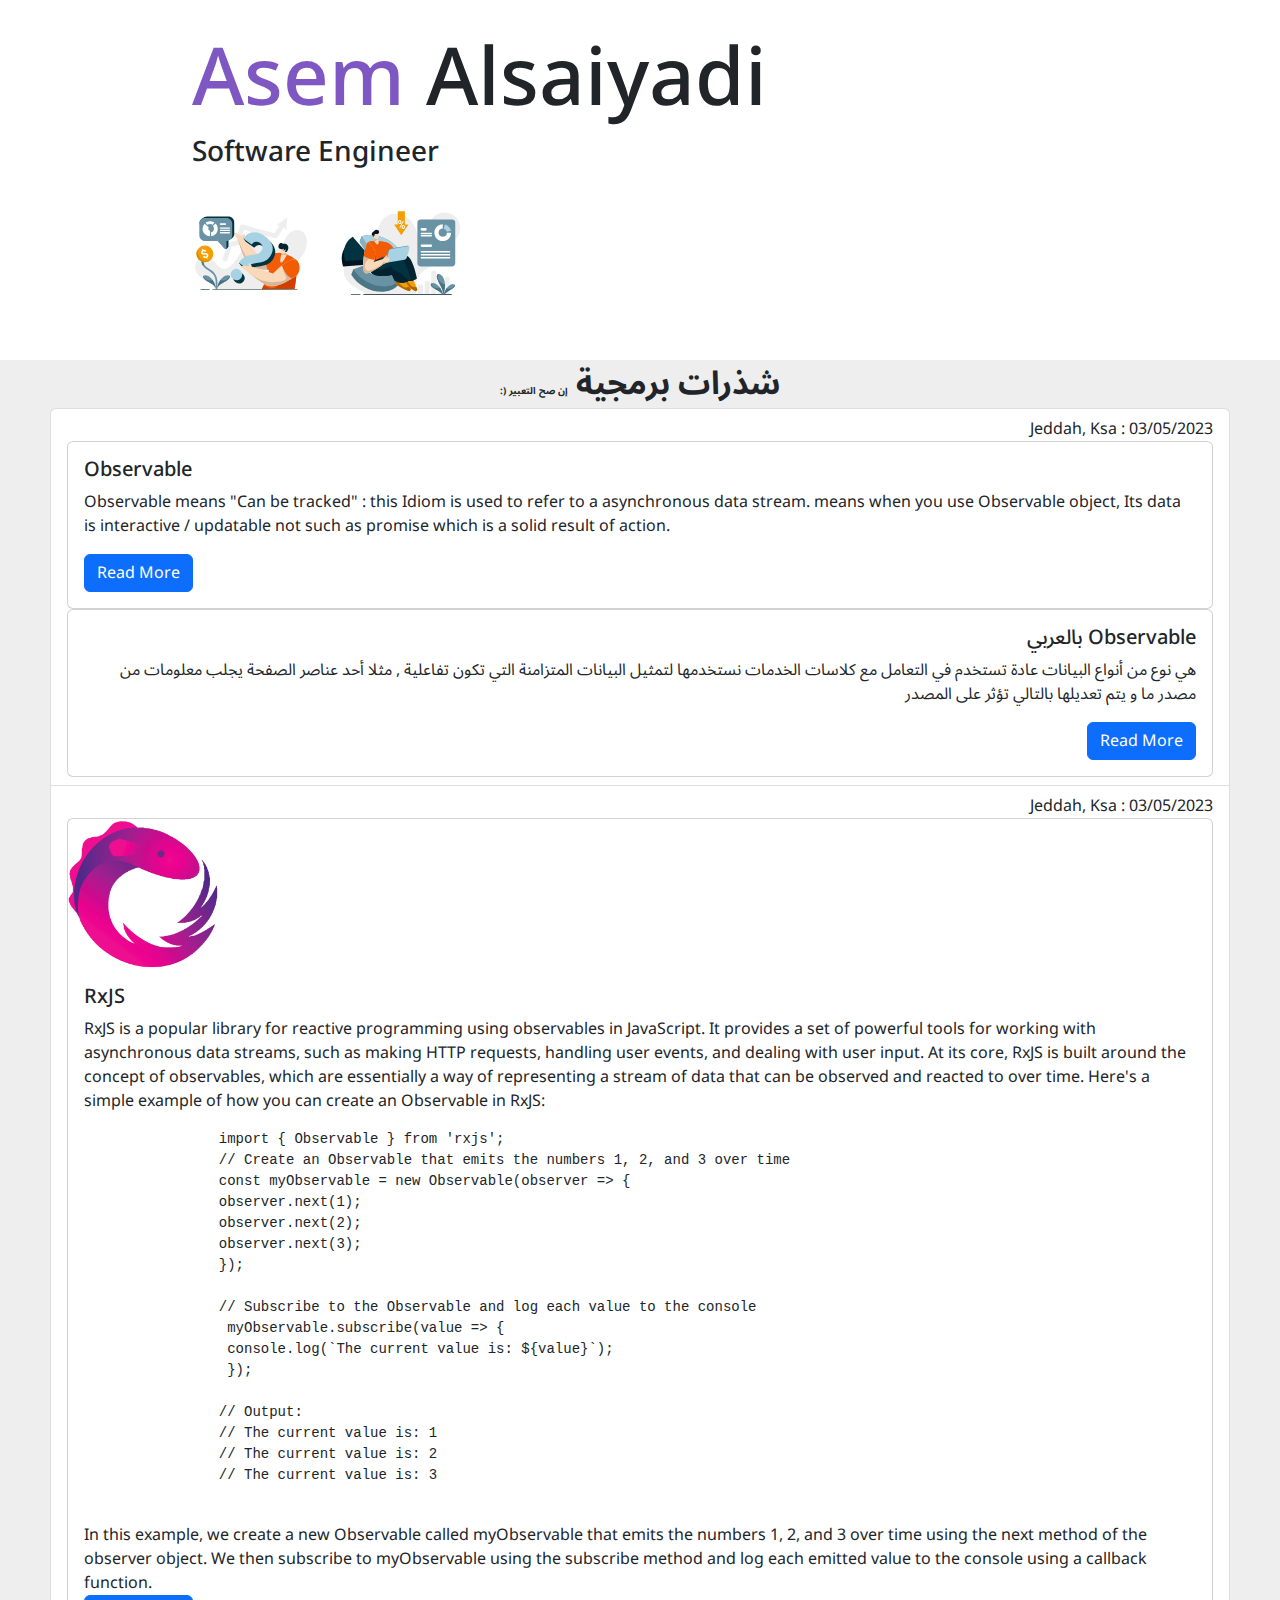
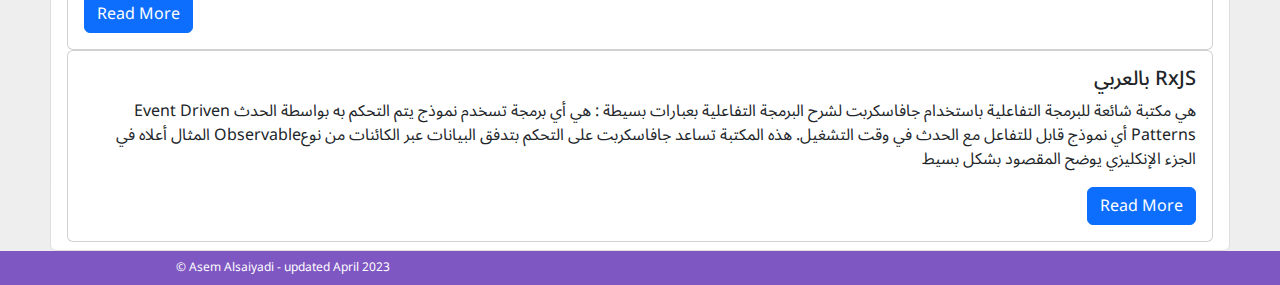
==== commit 7980732b: ".." ====
--- a/index.html
+++ b/index.html
@@ -47,11 +47,13 @@
       </div>
     </div>
   </header>
+  <div class="container-fluid">
+    <div class="row text-center">
+      <label style="font-size: 2rem;direction: rtl;font-weight: 700;">شذرات برمجية <small style="font-size: 0.6rem;">إن صح التعبير (:</small></label>
+    </div>
+  </div>
   <div class="main">
     <div class="container-fluid" dir="rtl">
-      <h1>شذرات برمجية </h1><small>إن صح التعبير (:</small>
-
-
       <div class="list-group">
         <div class="list-group-item">
           <div class="list-group-item-headig">
--- a/css/style.css
+++ b/css/style.css
@@ -230,4 +230,5 @@
   
   .main{
     flex-grow: 1;
+    margin-inline: 3%;
   }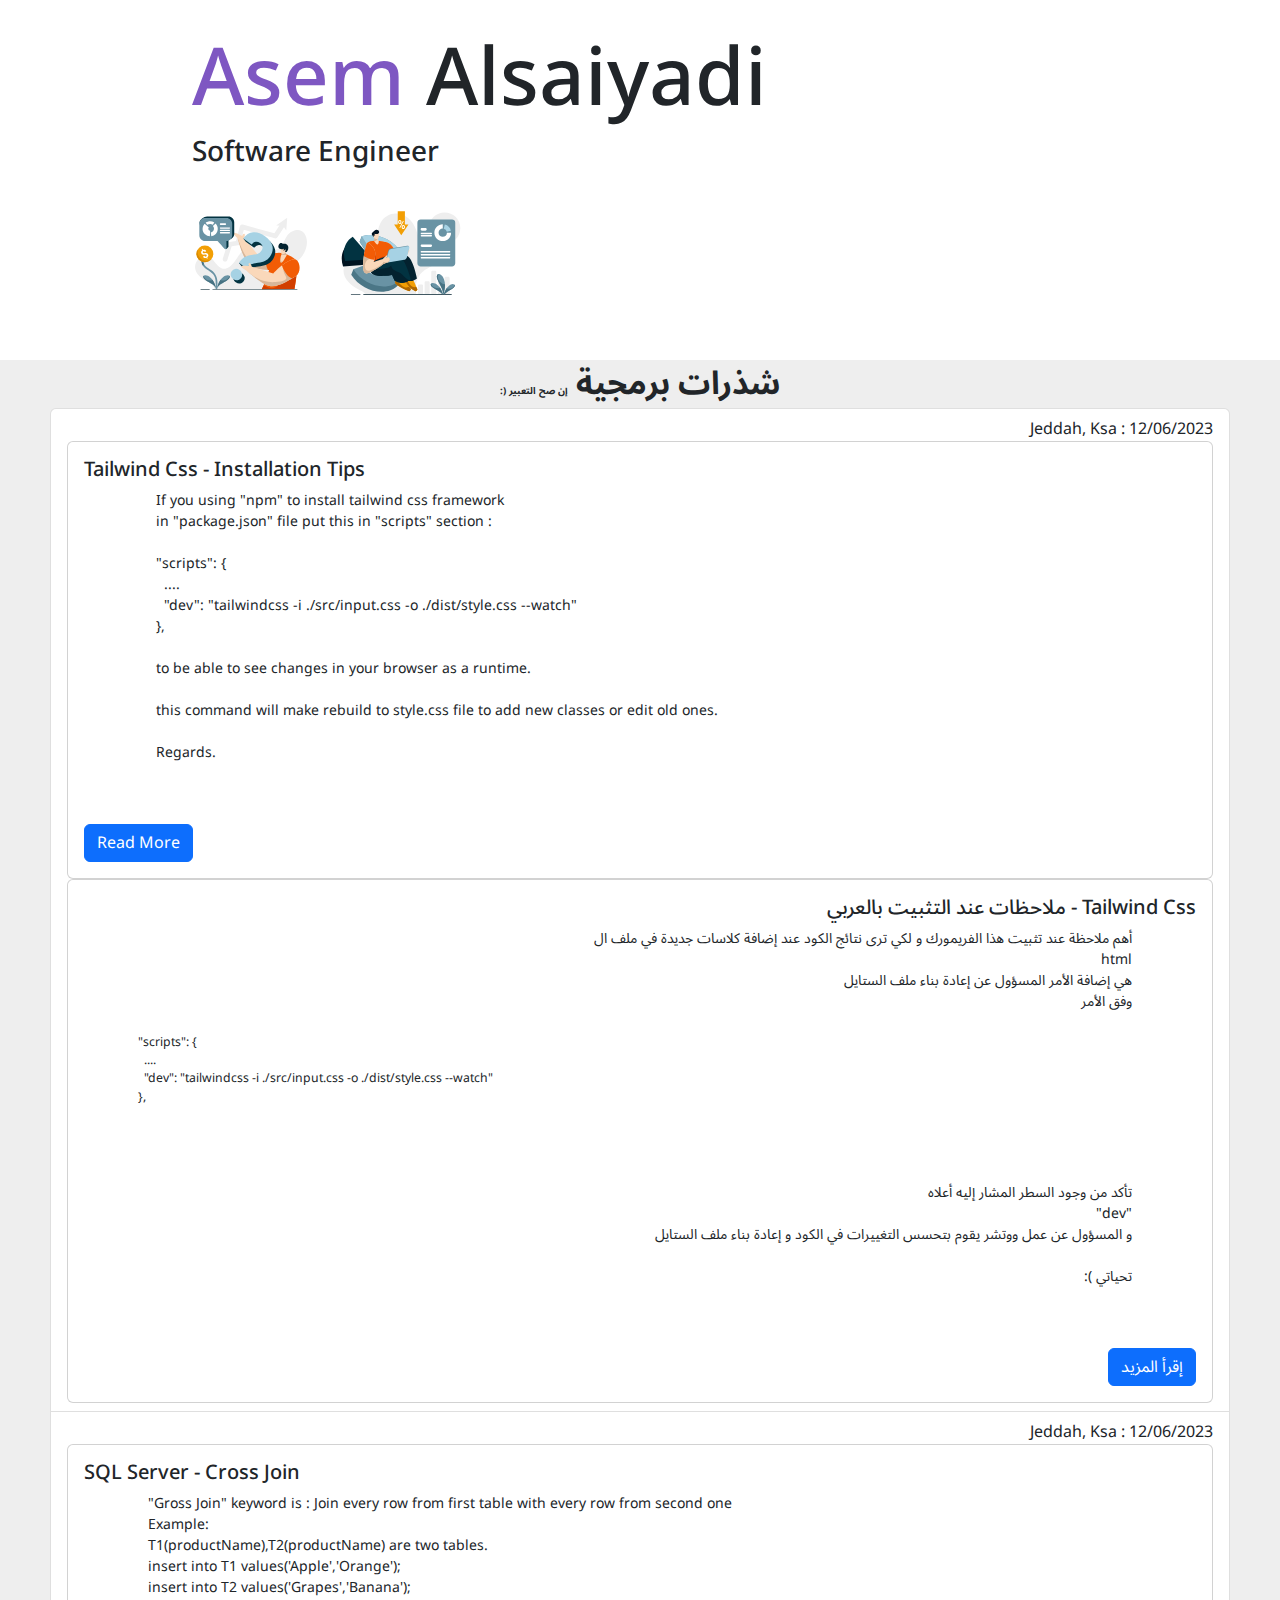
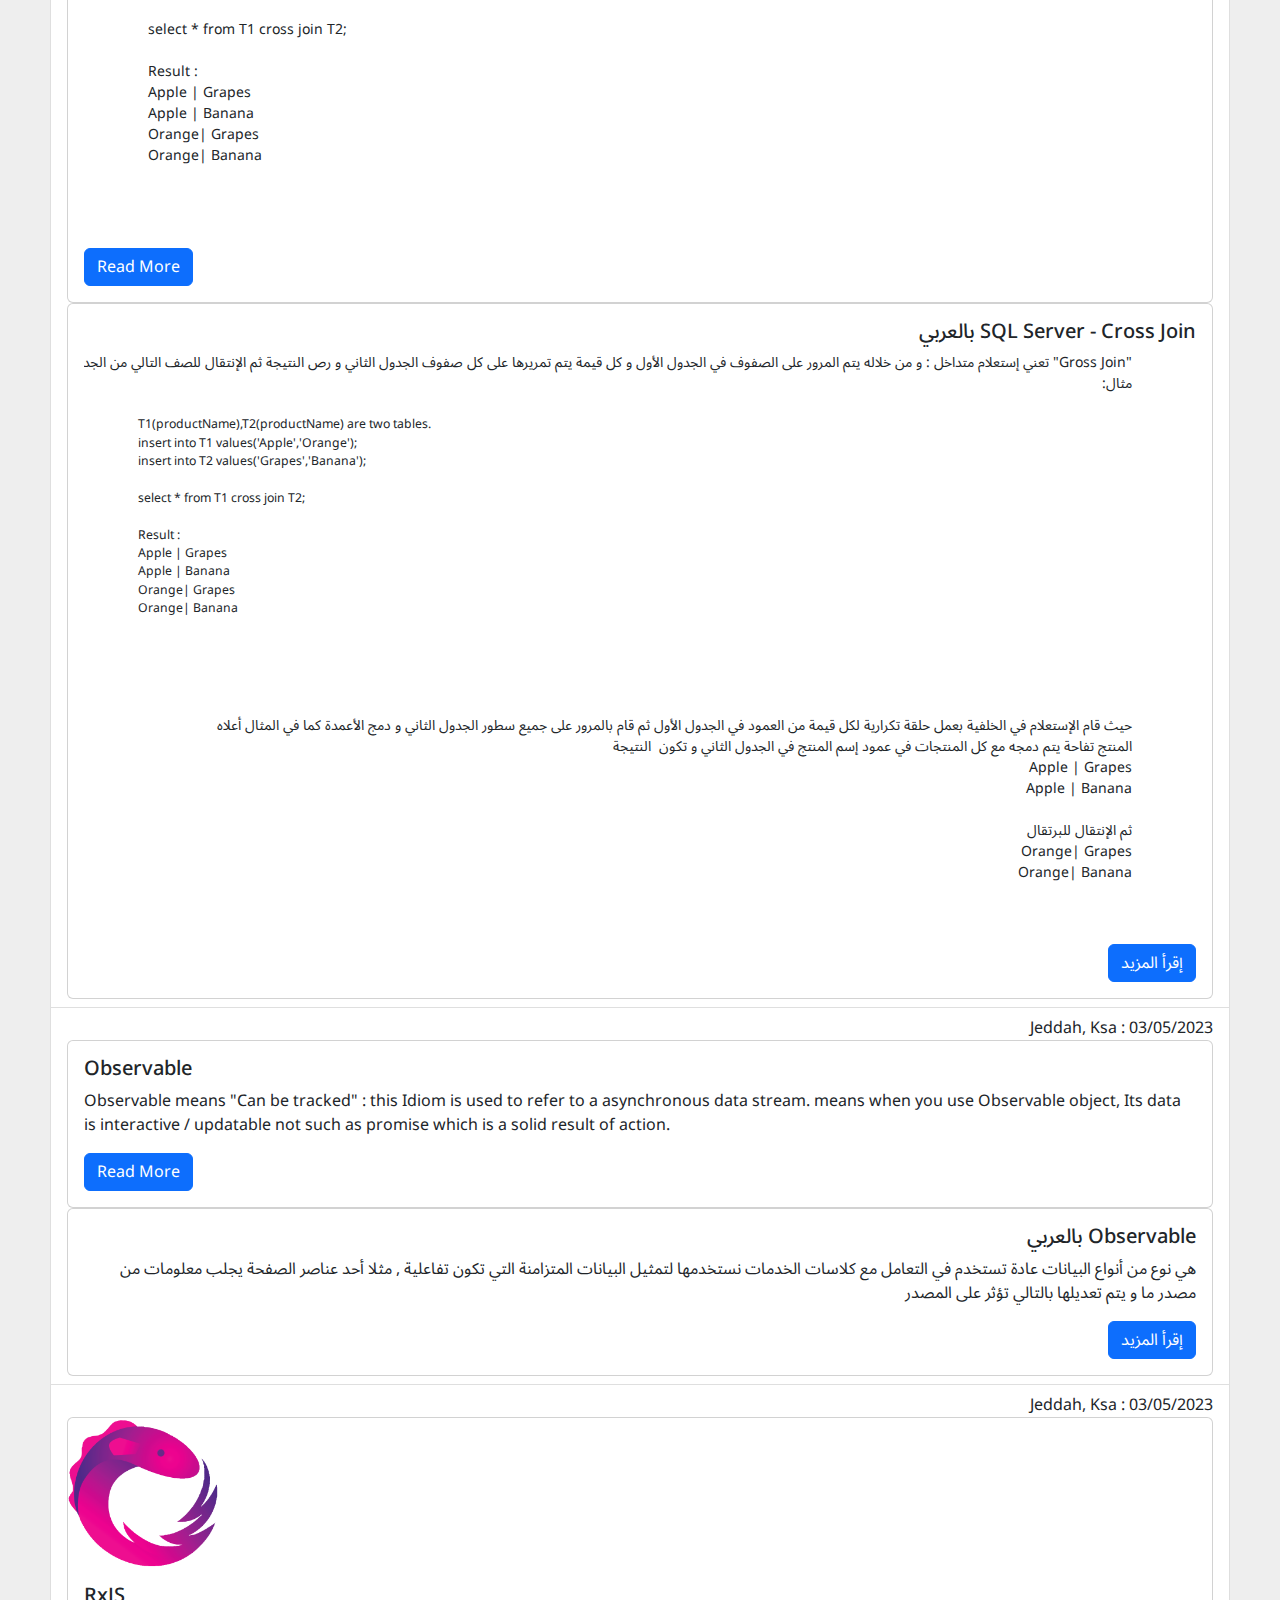
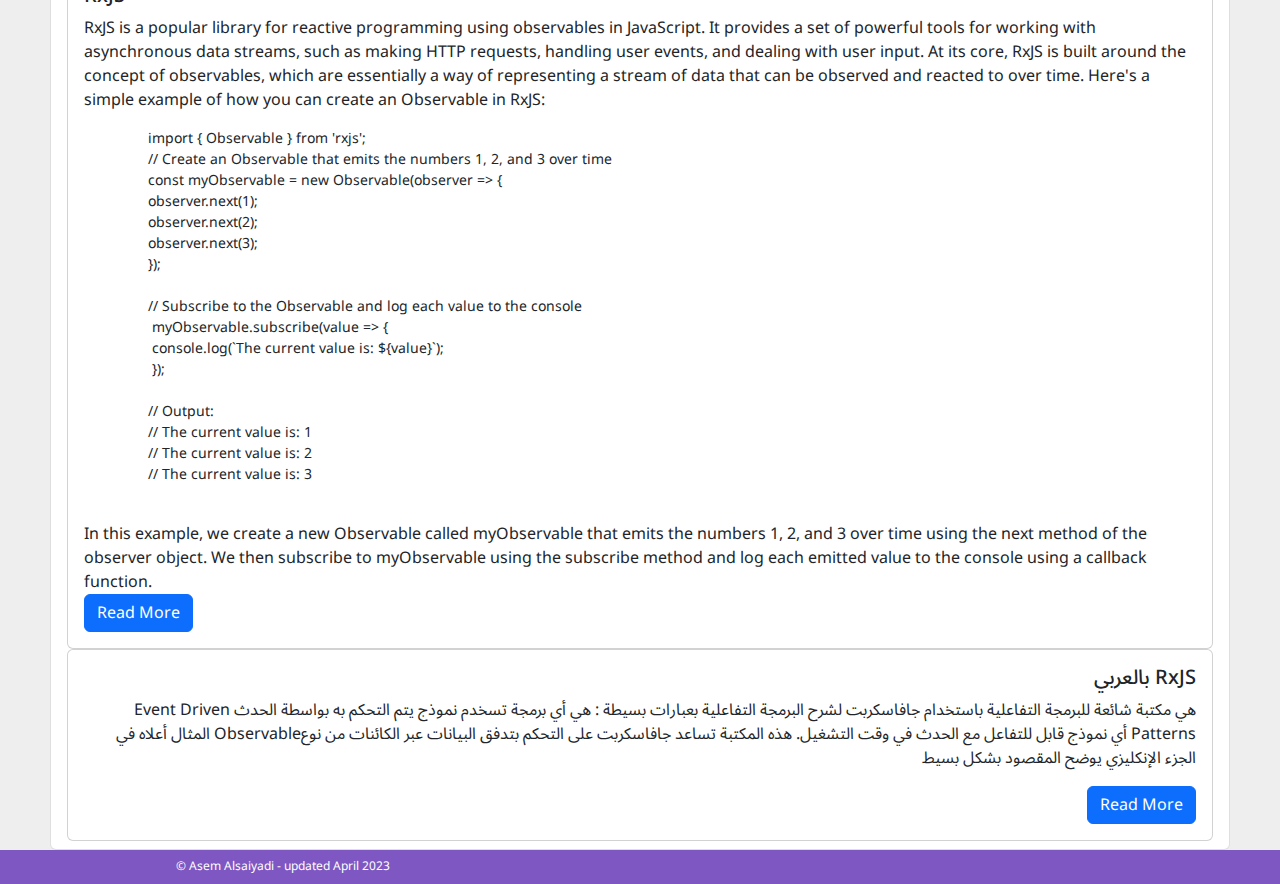
==== commit b8d3da5a: "new post" ====
--- a/index.html
+++ b/index.html
@@ -33,9 +33,9 @@
           <img src="images/cv-icon.svg" width="150" alt="">
           <div class="imagebox-title">
             <h3><span>Resume</span></h3>
-          </div>          
+          </div>
         </a>
-      </div>      
+      </div>
       <div class="flex-md-column imagebox style1">
         <a href="projects.html" style="text-decoration: none;">
           <img src="images/projects-icon.svg" width="150" alt="Personal Projects">
@@ -49,12 +49,133 @@
   </header>
   <div class="container-fluid">
     <div class="row text-center">
-      <label style="font-size: 2rem;direction: rtl;font-weight: 700;">شذرات برمجية <small style="font-size: 0.6rem;">إن صح التعبير (:</small></label>
+      <label style="font-size: 2rem;direction: rtl;font-weight: 700;">شذرات برمجية <small style="font-size: 0.6rem;">إن
+          صح التعبير (:</small></label>
     </div>
   </div>
   <div class="main">
     <div class="container-fluid" dir="rtl">
+      
       <div class="list-group">
+
+        <div class="list-group-item">
+          <div class="list-group-item-headig">
+            12/06/2023 : Jeddah, Ksa
+          </div>
+          <div class="card" dir="ltr">
+            <div class="card-body">
+              <h5 class="card-title">Tailwind Css - Installation Tips</h5>
+              <pre class="card-text">
+                  If you using "npm" to install tailwind css framework
+                  in "package.json" file put this in "scripts" section :
+
+                  "scripts": {
+                    ....
+                    "dev": "tailwindcss -i ./src/input.css -o ./dist/style.css --watch"
+                  },
+
+                  to be able to see changes in your browser as a runtime.
+
+                  this command will make rebuild to style.css file to add new classes or edit old ones.
+
+                  Regards.
+              </pre>
+              <br>
+              <a href="#" class="btn btn-primary">Read More</a>
+            </div>
+          </div>
+          <div class="card" dir="rtl">
+            <div class="card-body">
+              <h5 class="card-title">Tailwind Css - ملاحظات عند التثبيت بالعربي</h5>
+              <pre class="card-text">
+                أهم ملاحظة عند تثبيت هذا الفريمورك و لكي ترى نتائج الكود عند إضافة كلاسات جديدة في ملف ال
+                html
+                هي إضافة الأمر المسؤول عن إعادة بناء ملف الستايل
+                وفق الأمر
+                <pre dir="ltr">
+                  "scripts": {
+                    ....
+                    "dev": "tailwindcss -i ./src/input.css -o ./dist/style.css --watch"
+                  },
+                </pre>
+                
+                تأكد من وجود السطر المشار إليه أعلاه
+                "dev"
+                و المسؤول عن عمل ووتشر يقوم بتحسس التغييرات في الكود و إعادة بناء ملف الستايل
+
+                تحياتي ):
+              </pre>
+              <br>
+              <a href="#" class="btn btn-primary">إقرأ المزيد</a>
+            </div>
+          </div>
+
+        </div>
+
+        <div class="list-group-item">
+          <div class="list-group-item-headig">
+            12/06/2023 : Jeddah, Ksa
+          </div>
+          <div class="card" dir="ltr">
+            <div class="card-body">
+              <h5 class="card-title">SQL Server - Cross Join</h5>
+              <pre class="card-text">
+                "Gross Join" keyword is : Join every row from first table with every row from second one
+                Example:
+                T1(productName),T2(productName) are two tables.
+                insert into T1 values('Apple','Orange');
+                insert into T2 values('Grapes','Banana');
+
+                select * from T1 cross join T2;
+
+                Result :
+                Apple | Grapes
+                Apple | Banana
+                Orange| Grapes
+                Orange| Banana
+                
+              </pre>
+              <br>
+              <a href="#" class="btn btn-primary">Read More</a>
+            </div>
+          </div>
+          <div class="card" dir="rtl">
+            <div class="card-body">
+              <h5 class="card-title">SQL Server - Cross Join بالعربي</h5>
+              <pre class="card-text">
+                "Gross Join" تعني إستعلام متداخل : و من خلاله يتم المرور على الصفوف في الجدول الأول و كل قيمة يتم تمريرها على كل صفوف الجدول الثاني و رص النتيجة ثم الإنتقال للصف التالي من الجدول الأول و هكذا
+                مثال:
+                <pre dir="ltr">
+                  T1(productName),T2(productName) are two tables.
+                  insert into T1 values('Apple','Orange');
+                  insert into T2 values('Grapes','Banana');
+  
+                  select * from T1 cross join T2;
+  
+                  Result :
+                  Apple | Grapes
+                  Apple | Banana
+                  Orange| Grapes
+                  Orange| Banana
+                </pre>
+                
+
+                حيث قام الإستعلام في الخلفية بعمل حلقة تكرارية لكل قيمة من العمود في الجدول الأول ثم قام بالمرور على جميع سطور الجدول الثاني و دمج الأعمدة كما في المثال أعلاه
+                المنتج تفاحة يتم دمجه مع كل المنتجات في عمود إسم المنتج في الجدول الثاني و تكون  النتيجة
+                Apple | Grapes
+                Apple | Banana
+
+                ثم الإنتقال للبرتقال
+                Orange| Grapes
+                Orange| Banana
+              </pre>
+              <br>
+              <a href="#" class="btn btn-primary">إقرأ المزيد</a>
+            </div>
+          </div>
+
+        </div>
+
         <div class="list-group-item">
           <div class="list-group-item-headig">
             03/05/2023 : Jeddah, Ksa
@@ -78,7 +199,7 @@
                 نستخدمها لتمثيل البيانات المتزامنة التي تكون تفاعلية , مثلا أحد عناصر الصفحة يجلب معلومات من مصدر ما و
                 يتم تعديلها بالتالي تؤثر على المصدر
               </p>
-              <a href="#" class="btn btn-primary">Read More</a>
+              <a href="#" class="btn btn-primary">إقرأ المزيد</a>
             </div>
           </div>
         </div>
@@ -139,20 +260,19 @@
             <div class="card-body">
               <h5 class="card-title">RxJS بالعربي</h5>
               <p class="card-text">
-هي مكتبة شائعة للبرمجة التفاعلية باستخدام جافاسكربت
-لشرح البرمجة التفاعلية بعبارات بسيطة :
-هي أي برمجة تسخدم نموذج يتم التحكم به بواسطة الحدث
-Event Driven Patterns
-أي نموذج قابل للتفاعل مع الحدث في وقت التشغيل.
-هذه المكتبة تساعد جافاسكربت على التحكم بتدفق البيانات عبر الكائنات من نوعObservable
-
-المثال أعلاه في الجزء الإنكليزي يوضح المقصود بشكل بسيط
+                هي مكتبة شائعة للبرمجة التفاعلية باستخدام جافاسكربت
+                لشرح البرمجة التفاعلية بعبارات بسيطة :
+                هي أي برمجة تسخدم نموذج يتم التحكم به بواسطة الحدث
+                Event Driven Patterns
+                أي نموذج قابل للتفاعل مع الحدث في وقت التشغيل.
+                هذه المكتبة تساعد جافاسكربت على التحكم بتدفق البيانات عبر الكائنات من نوعObservable
+
+                المثال أعلاه في الجزء الإنكليزي يوضح المقصود بشكل بسيط
 
               </p>
               <a href="#" class="btn btn-primary">Read More</a>
             </div>
           </div>
-
         </div>
       </div>
     </div>
--- a/css/style.css
+++ b/css/style.css
@@ -1,5 +1,6 @@
 :root {
     --primary: #7e57c2;
+    --dalem: #6f27a0;
     --body-bg: #eee;
     --header-bg: #fff;
     --block-bg: #fff;
@@ -19,7 +20,7 @@
     background: var(--body-bg);
     height: 100vh;
   }
-h1,h2,h3,h4,h5,a{
+h1,h2,h3,h4,h5,a,pre{
   font-family: 'Noto Sans Arabic', Roboto, Arial, Verdana, sans-serif;
 }
   body{
@@ -173,7 +174,10 @@
   .tags > span.strong {
     background: rgba(126, 87, 194, 0.7);
   }
-  
+  .tags > span.strong.x1 {
+    background: var(--dalem);
+    color: #fff;
+  }
   .tags > span.strong.x2 {
     background: var(--primary);
   }
@@ -231,4 +235,7 @@
   .main{
     flex-grow: 1;
     margin-inline: 3%;
+  }
+  .card-text{
+
   }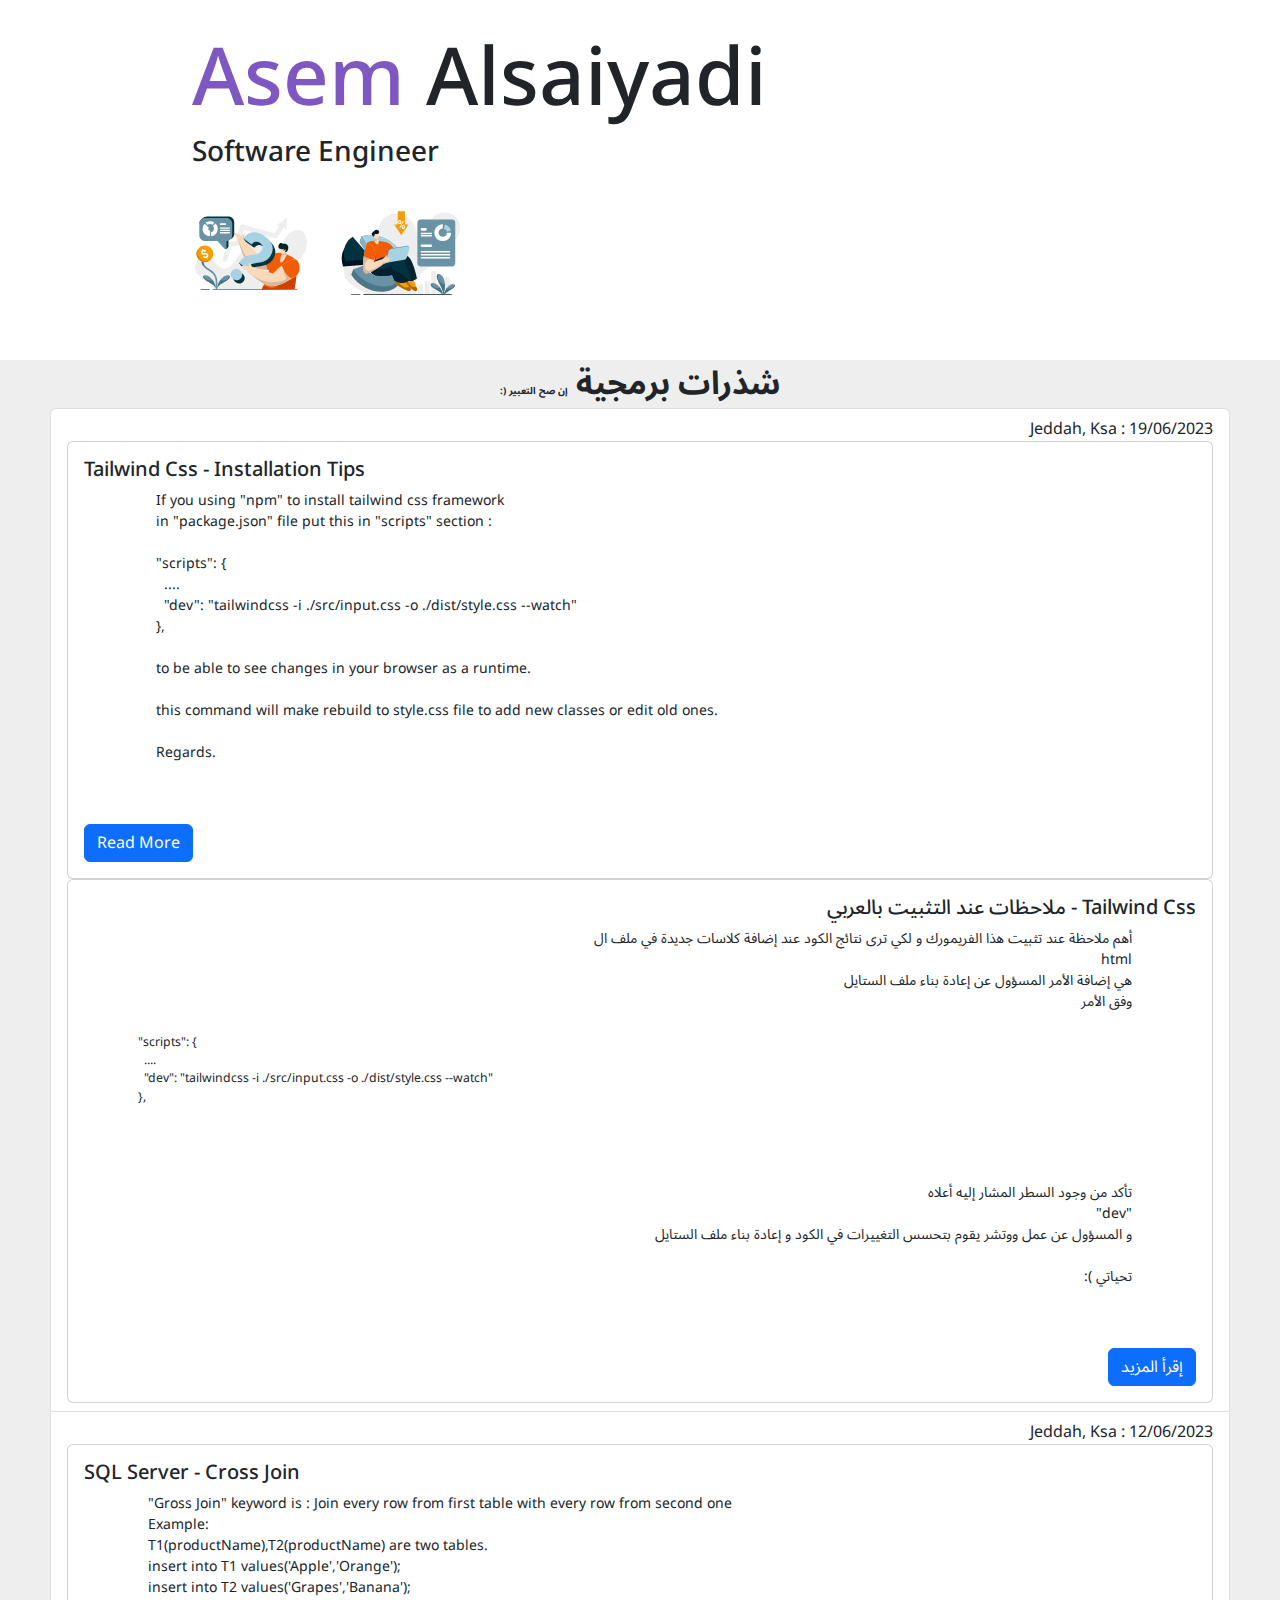
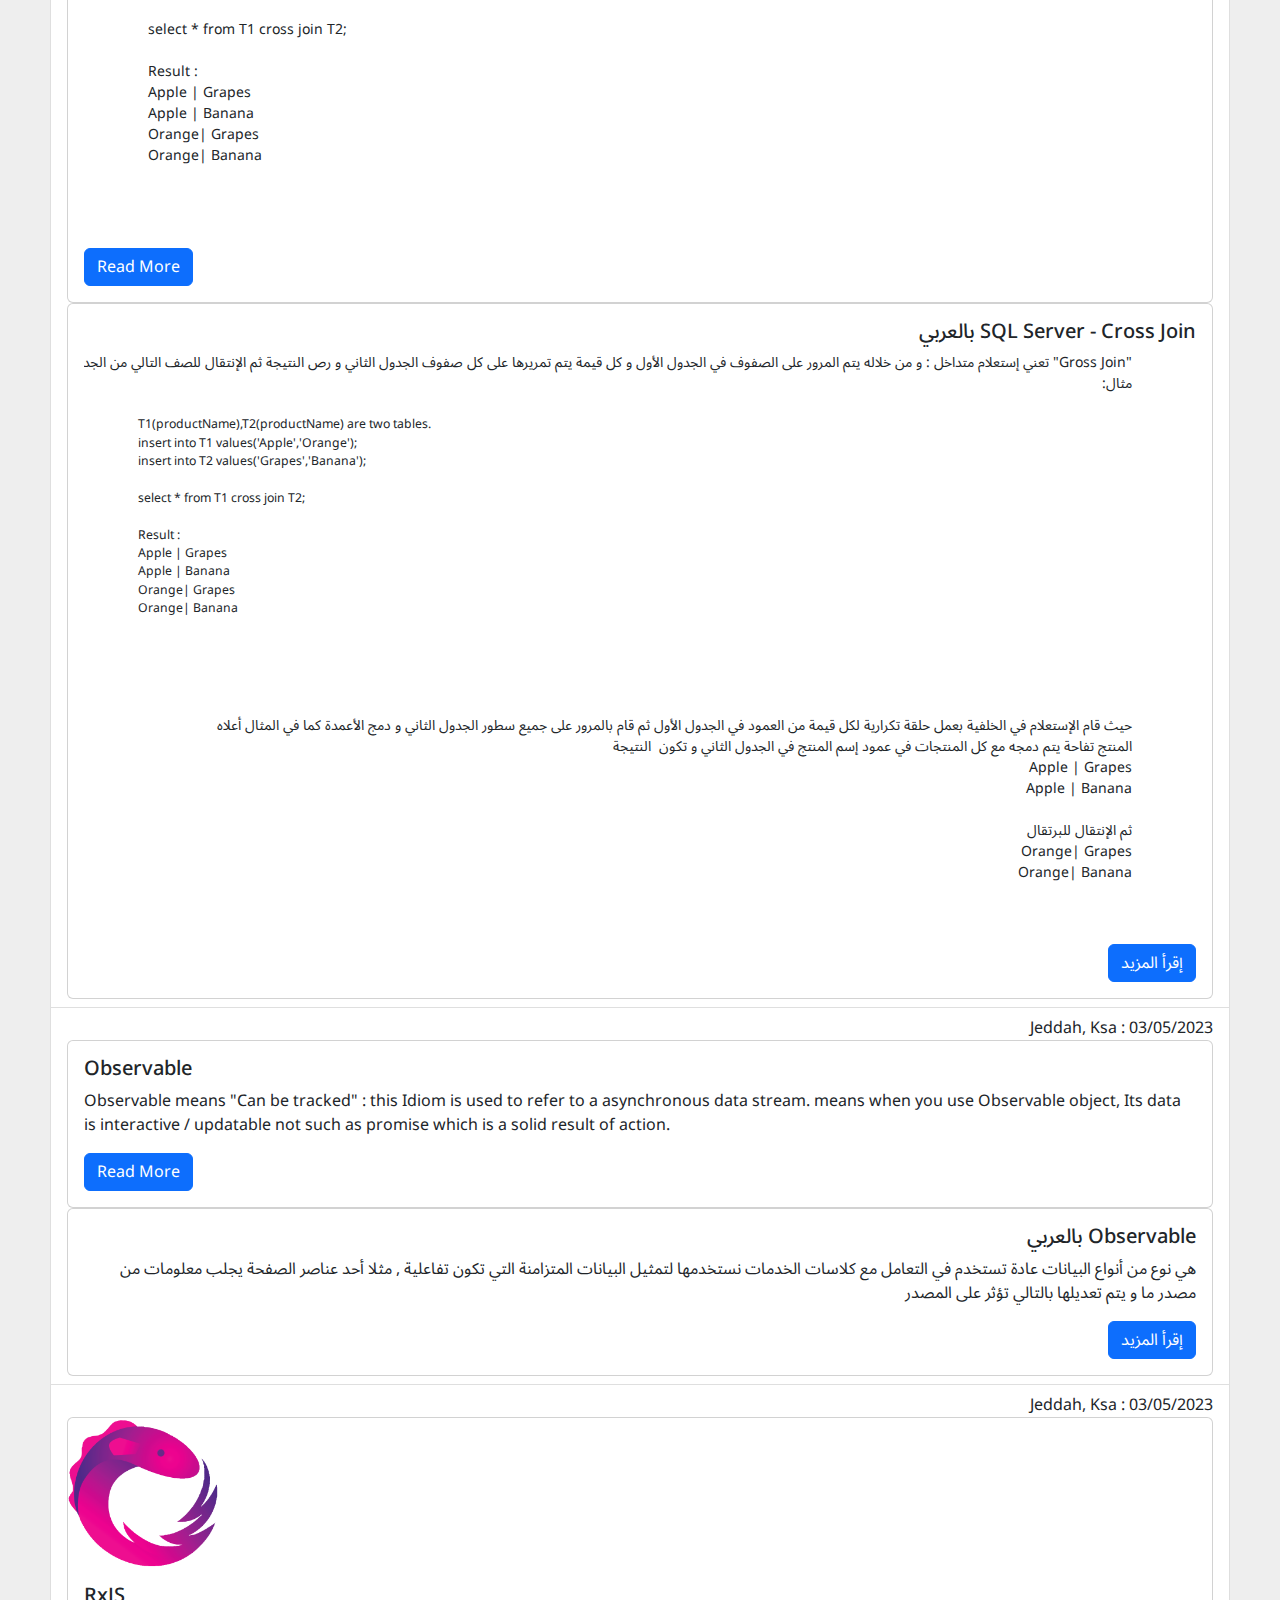
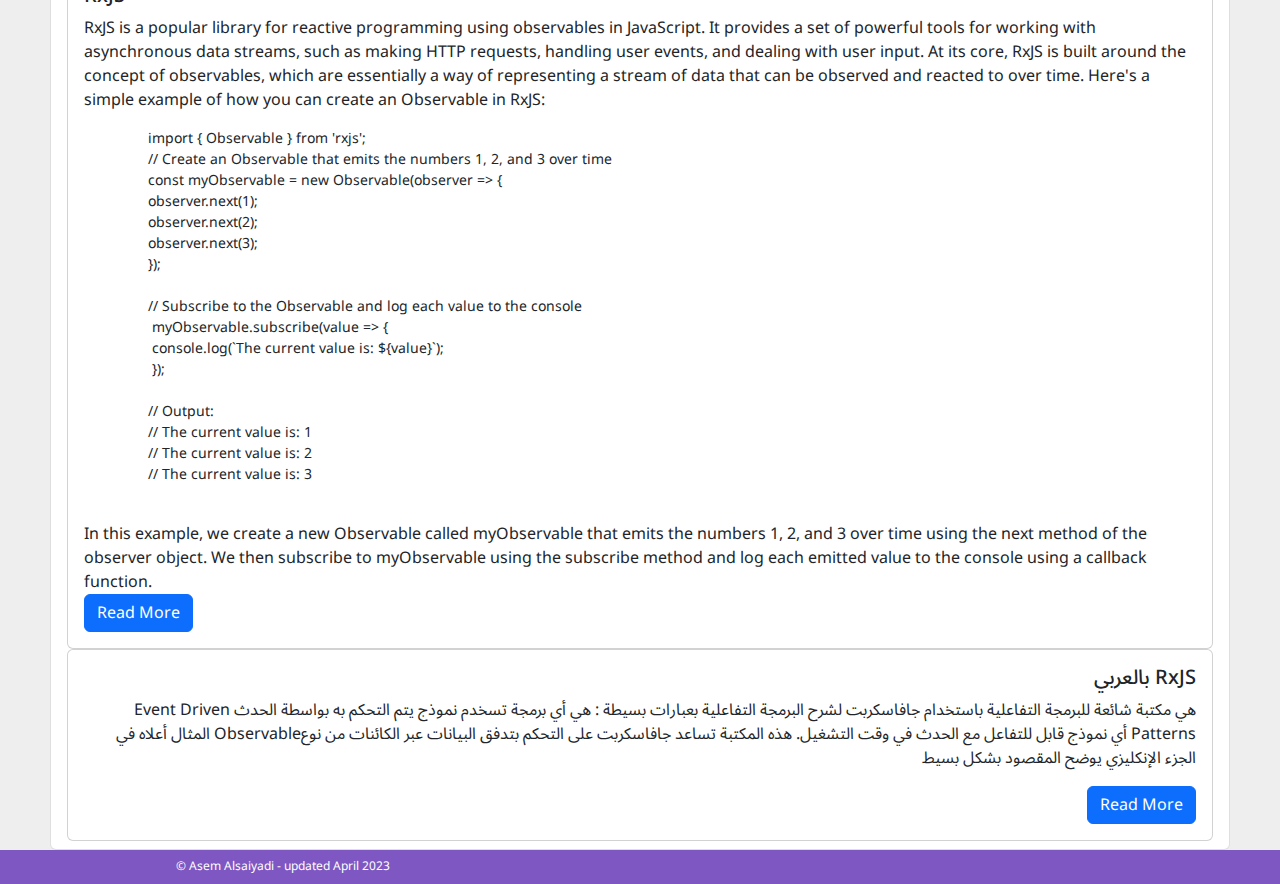
==== commit 352c7d6d: "edit last post" ====
--- a/index.html
+++ b/index.html
@@ -60,7 +60,7 @@
 
         <div class="list-group-item">
           <div class="list-group-item-headig">
-            12/06/2023 : Jeddah, Ksa
+            19/06/2023 : Jeddah, Ksa
           </div>
           <div class="card" dir="ltr">
             <div class="card-body">
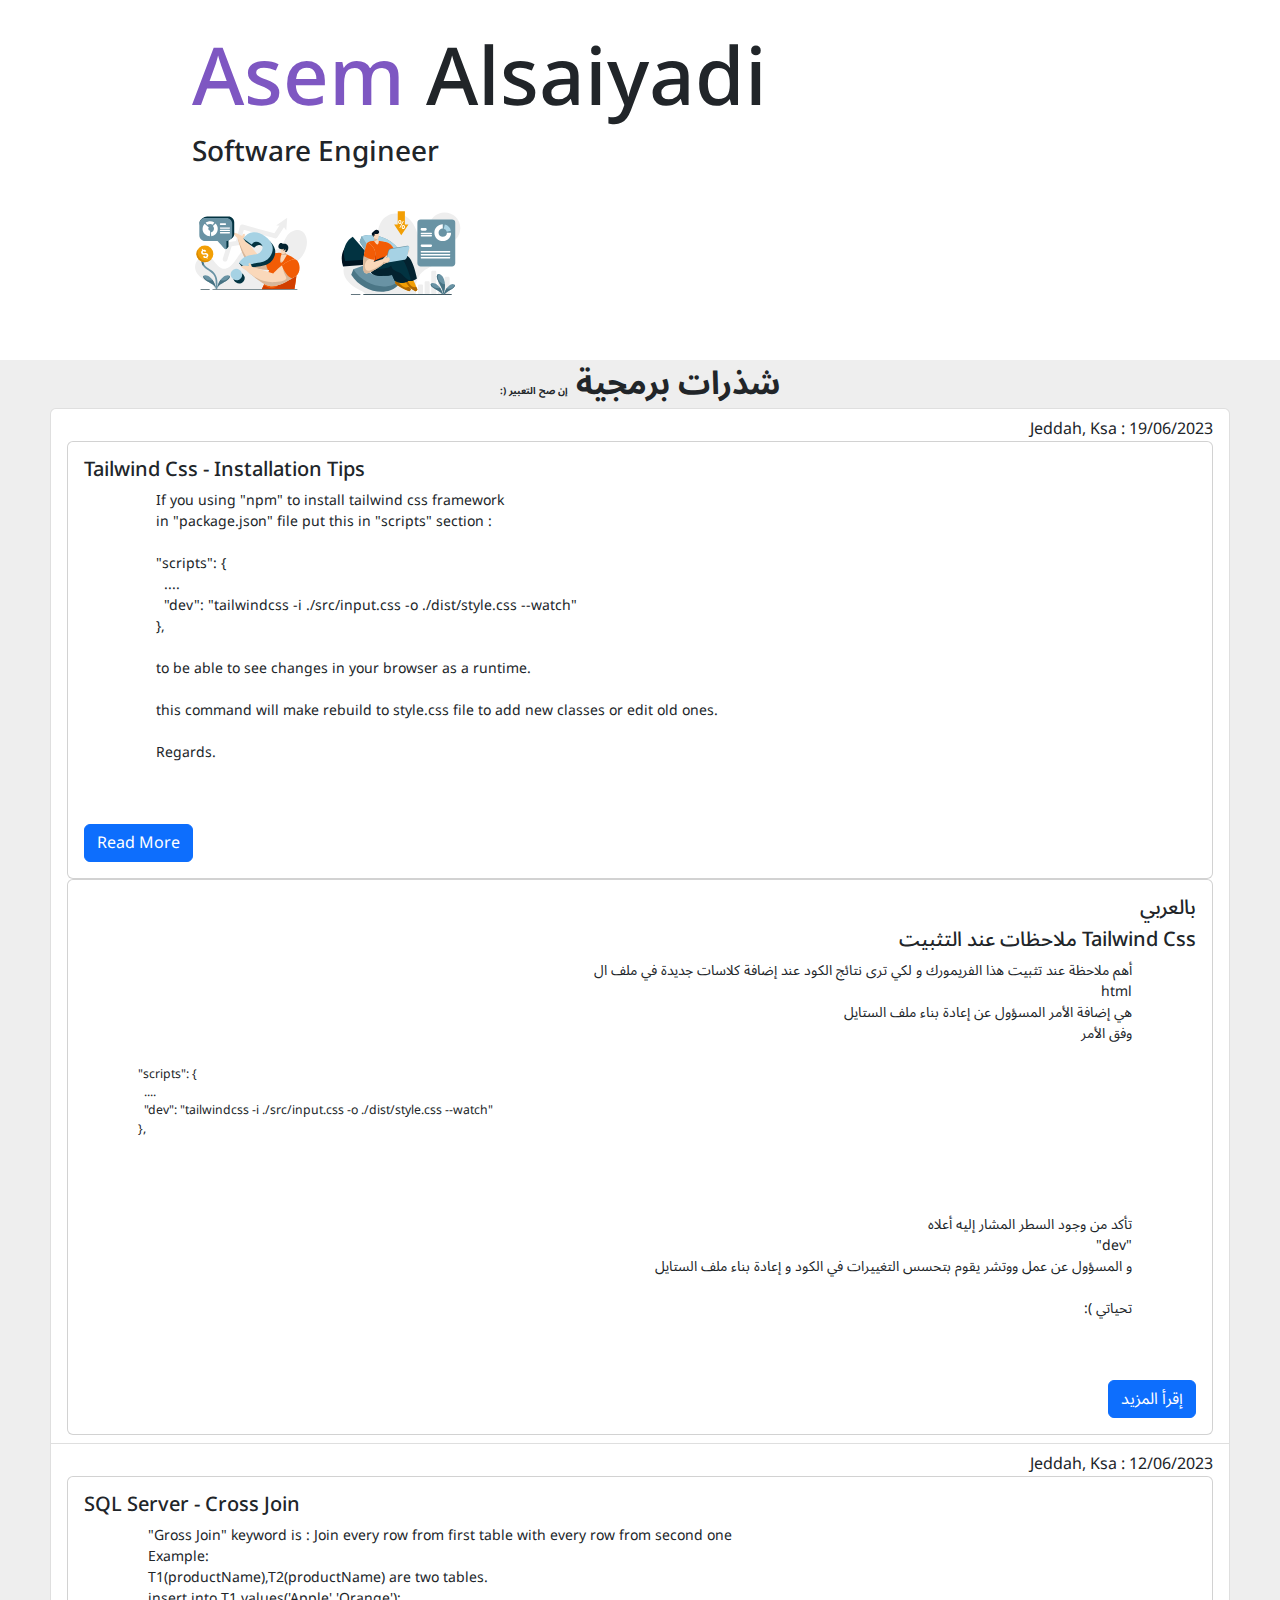
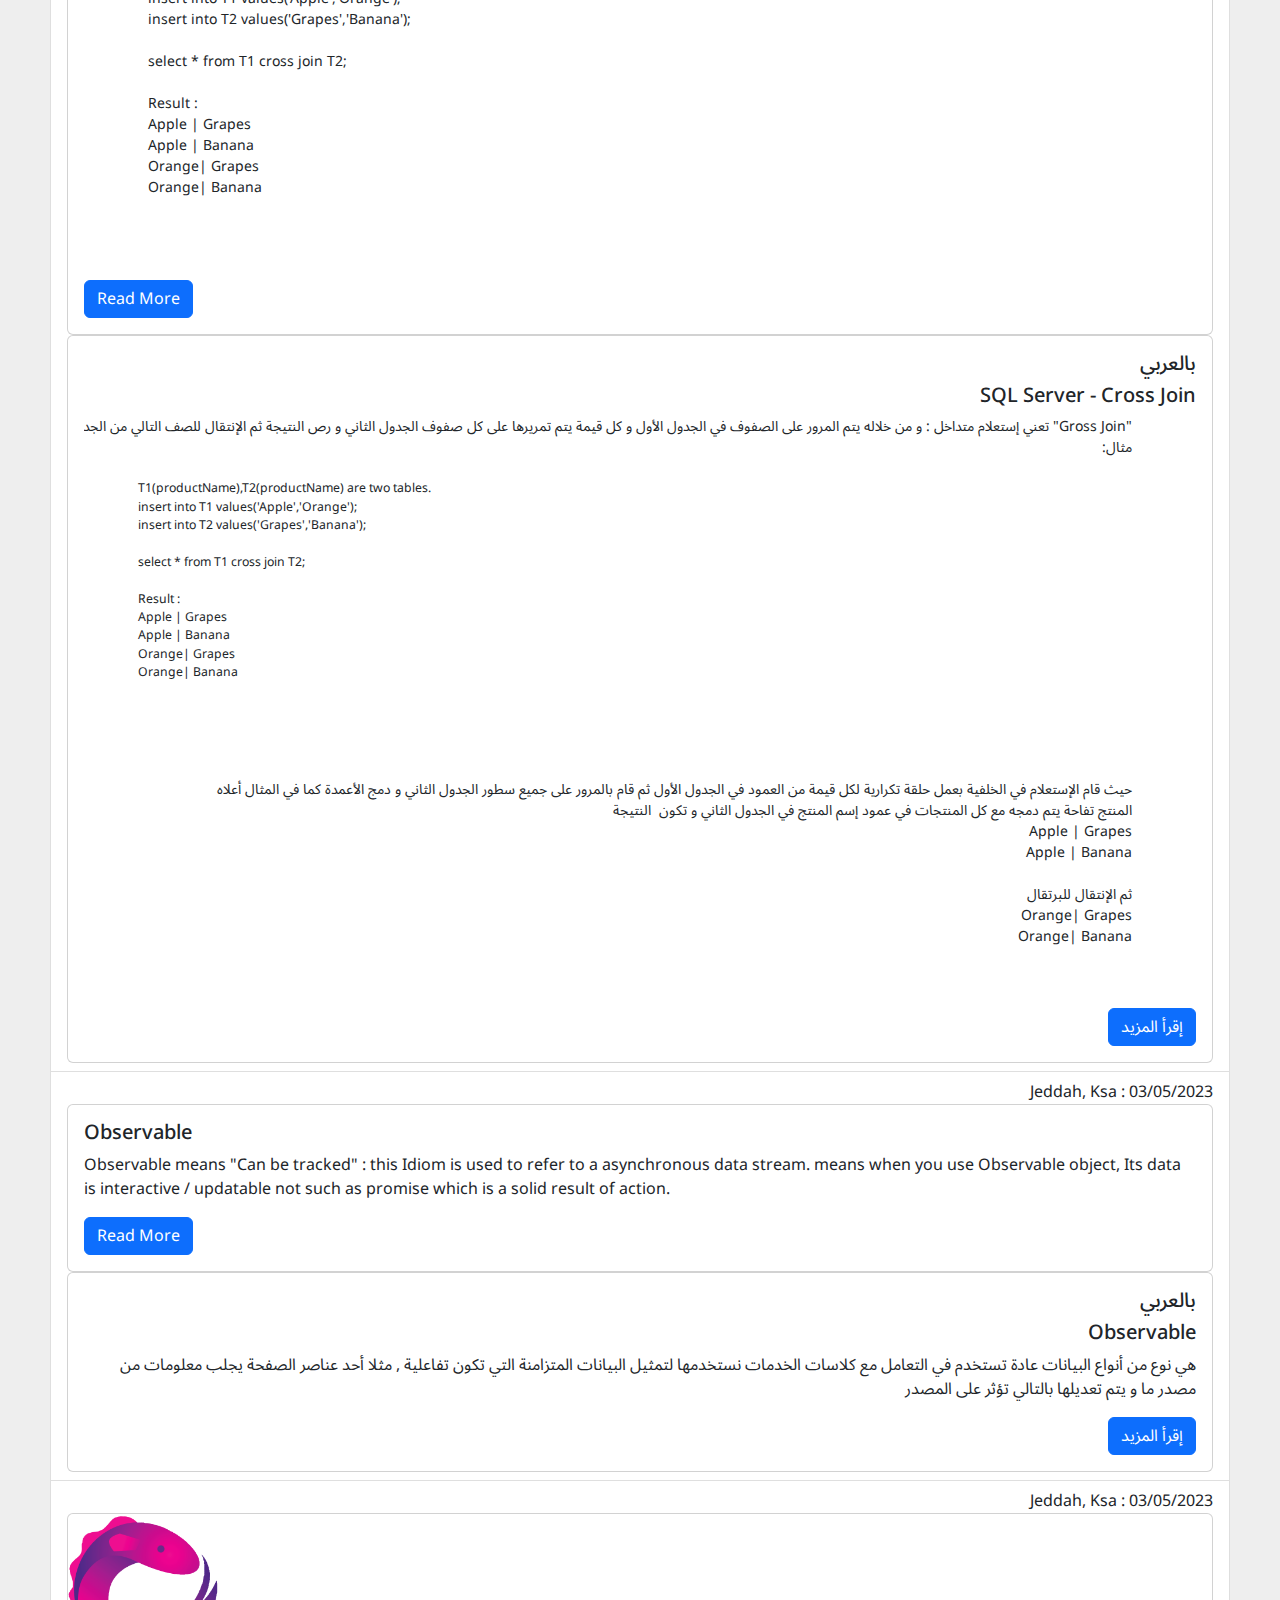
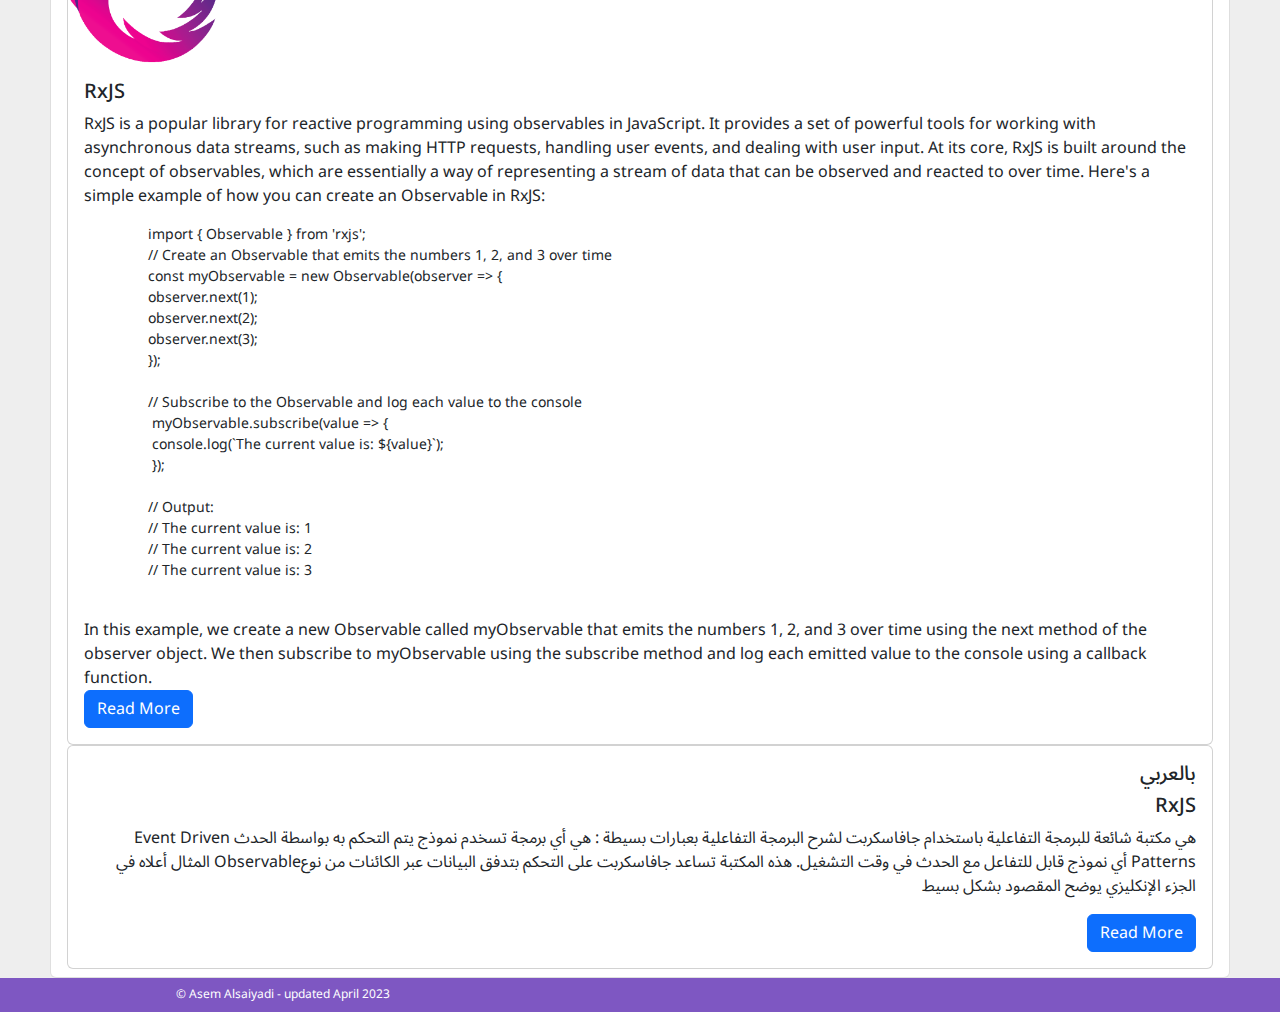
==== commit 880537a8: "enhance arabic" ====
--- a/index.html
+++ b/index.html
@@ -86,7 +86,8 @@
           </div>
           <div class="card" dir="rtl">
             <div class="card-body">
-              <h5 class="card-title">Tailwind Css - ملاحظات عند التثبيت بالعربي</h5>
+              <h5>بالعربي</h5>
+              <h5 class="card-title ar-title">Tailwind Css ملاحظات عند التثبيت </h5>
               <pre class="card-text">
                 أهم ملاحظة عند تثبيت هذا الفريمورك و لكي ترى نتائج الكود عند إضافة كلاسات جديدة في ملف ال
                 html
@@ -141,7 +142,8 @@
           </div>
           <div class="card" dir="rtl">
             <div class="card-body">
-              <h5 class="card-title">SQL Server - Cross Join بالعربي</h5>
+              <h5>بالعربي</h5>
+              <h5 class="card-title">SQL Server - Cross Join</h5>
               <pre class="card-text">
                 "Gross Join" تعني إستعلام متداخل : و من خلاله يتم المرور على الصفوف في الجدول الأول و كل قيمة يتم تمريرها على كل صفوف الجدول الثاني و رص النتيجة ثم الإنتقال للصف التالي من الجدول الأول و هكذا
                 مثال:
@@ -193,7 +195,8 @@
           </div>
           <div class="card" dir="rtl">
             <div class="card-body">
-              <h5 class="card-title">Observable بالعربي</h5>
+              <h5>بالعربي</h5>
+              <h5 class="card-title">Observable</h5>
               <p class="card-text">
                 هي نوع من أنواع البيانات عادة تستخدم في التعامل مع كلاسات الخدمات
                 نستخدمها لتمثيل البيانات المتزامنة التي تكون تفاعلية , مثلا أحد عناصر الصفحة يجلب معلومات من مصدر ما و
@@ -258,7 +261,8 @@
           </div>
           <div class="card" dir="rtl">
             <div class="card-body">
-              <h5 class="card-title">RxJS بالعربي</h5>
+              <h5>بالعربي</h5>
+              <h5 class="card-title">RxJS</h5>
               <p class="card-text">
                 هي مكتبة شائعة للبرمجة التفاعلية باستخدام جافاسكربت
                 لشرح البرمجة التفاعلية بعبارات بسيطة :
--- a/css/style.css
+++ b/css/style.css
@@ -236,6 +236,7 @@
     flex-grow: 1;
     margin-inline: 3%;
   }
-  .card-text{
 
+  .ar-title{
+    direction: rtl;
   }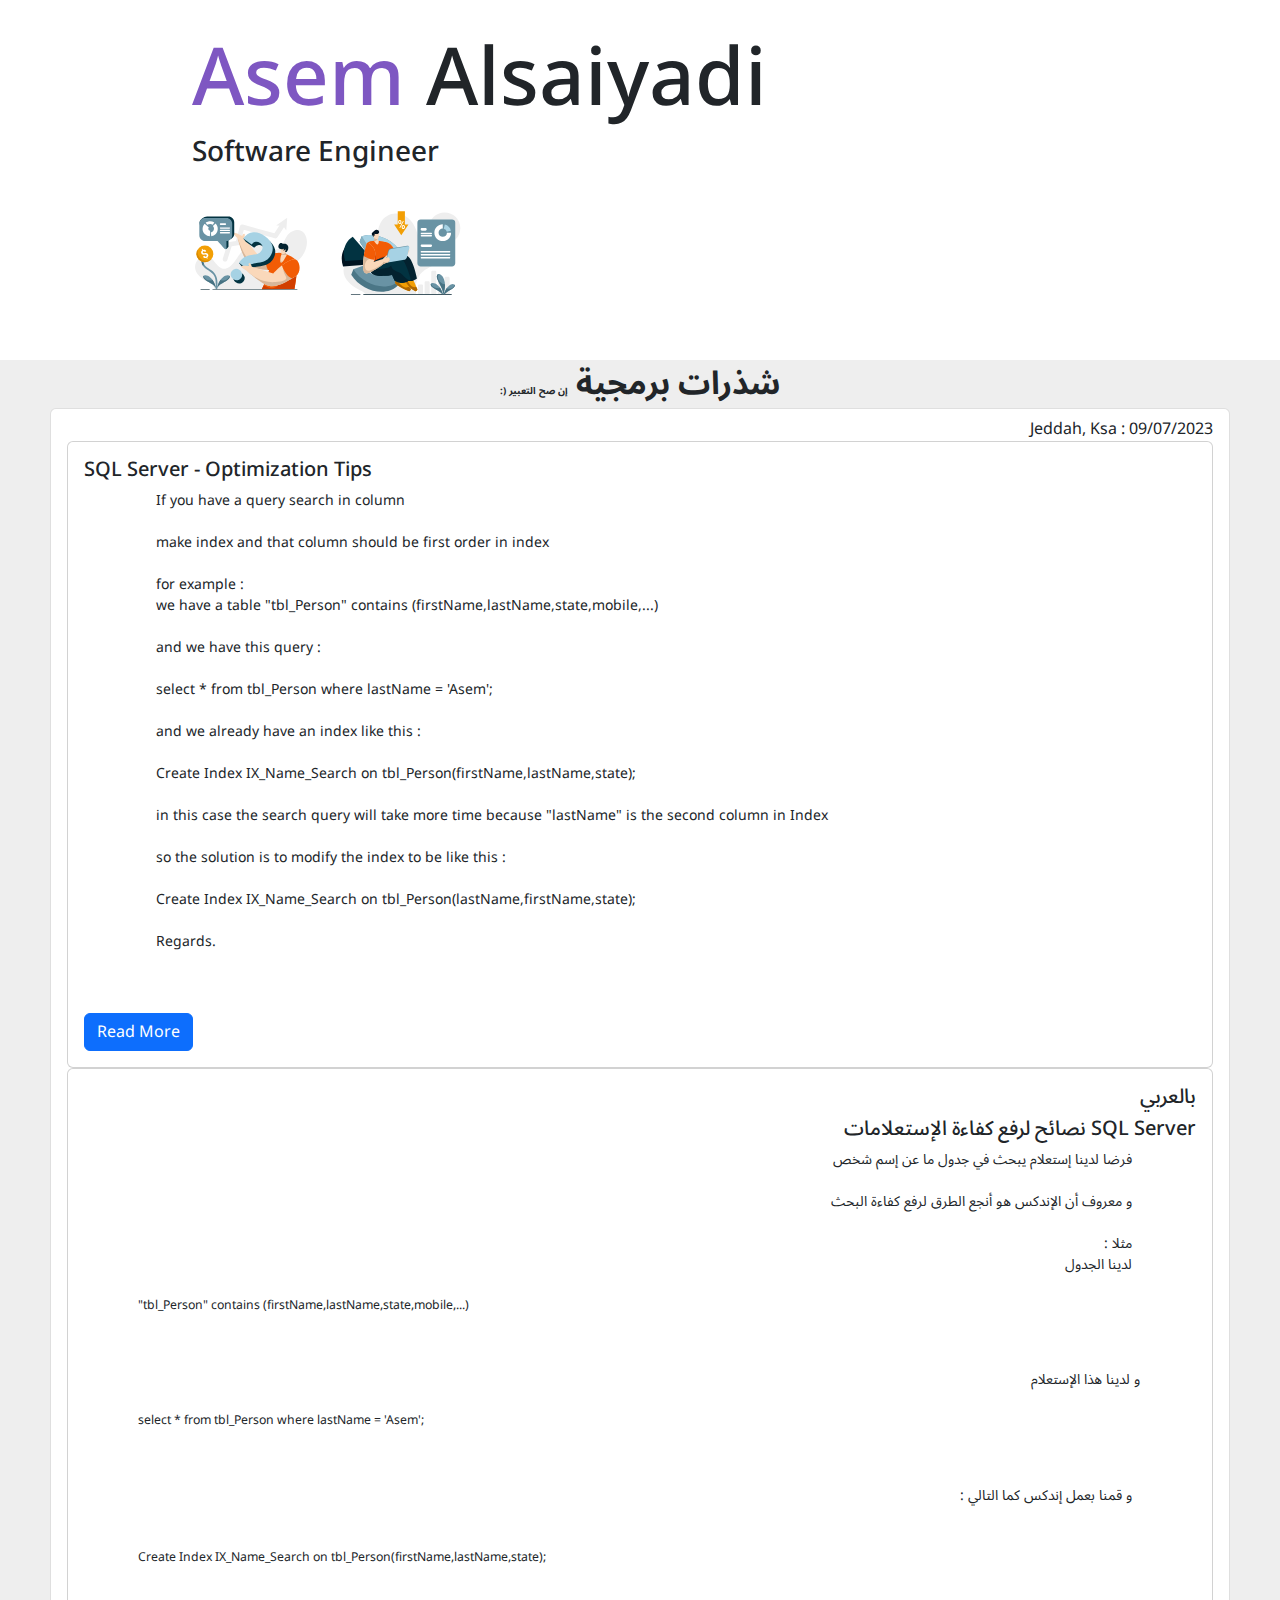
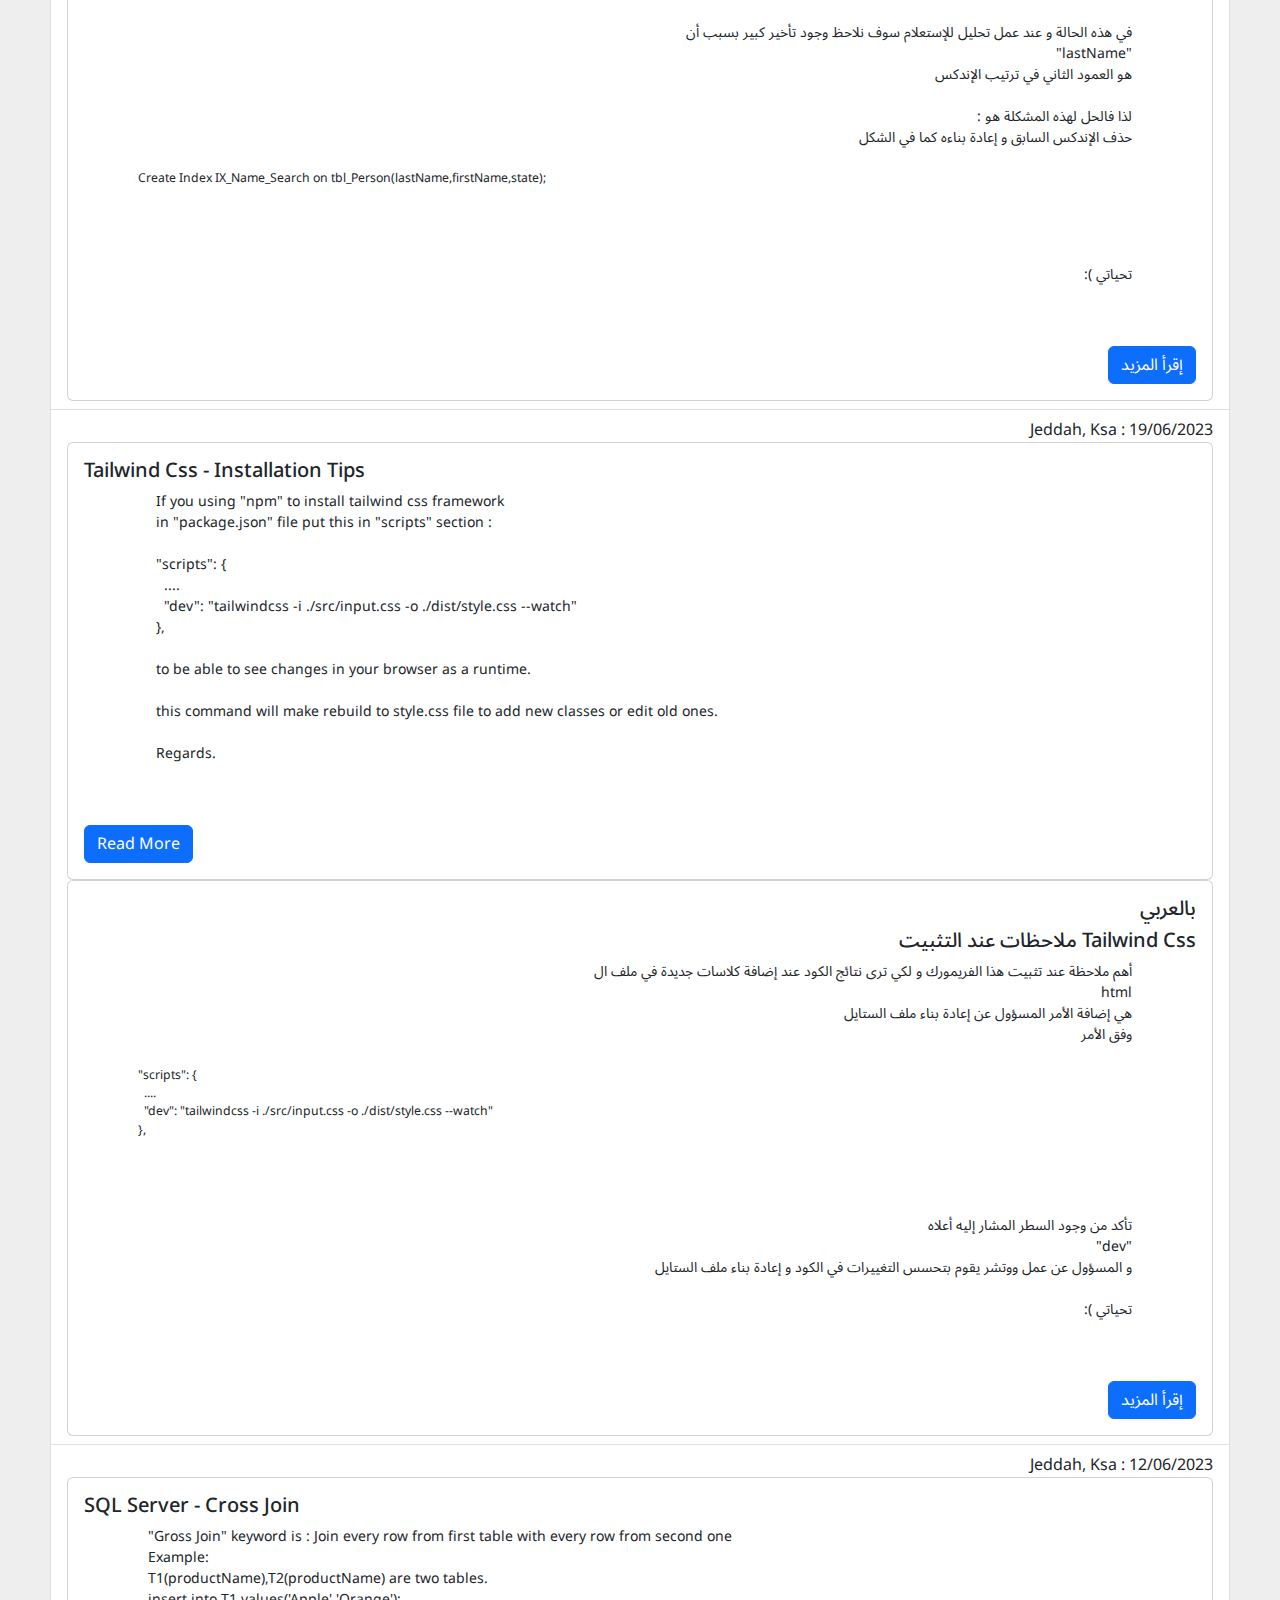
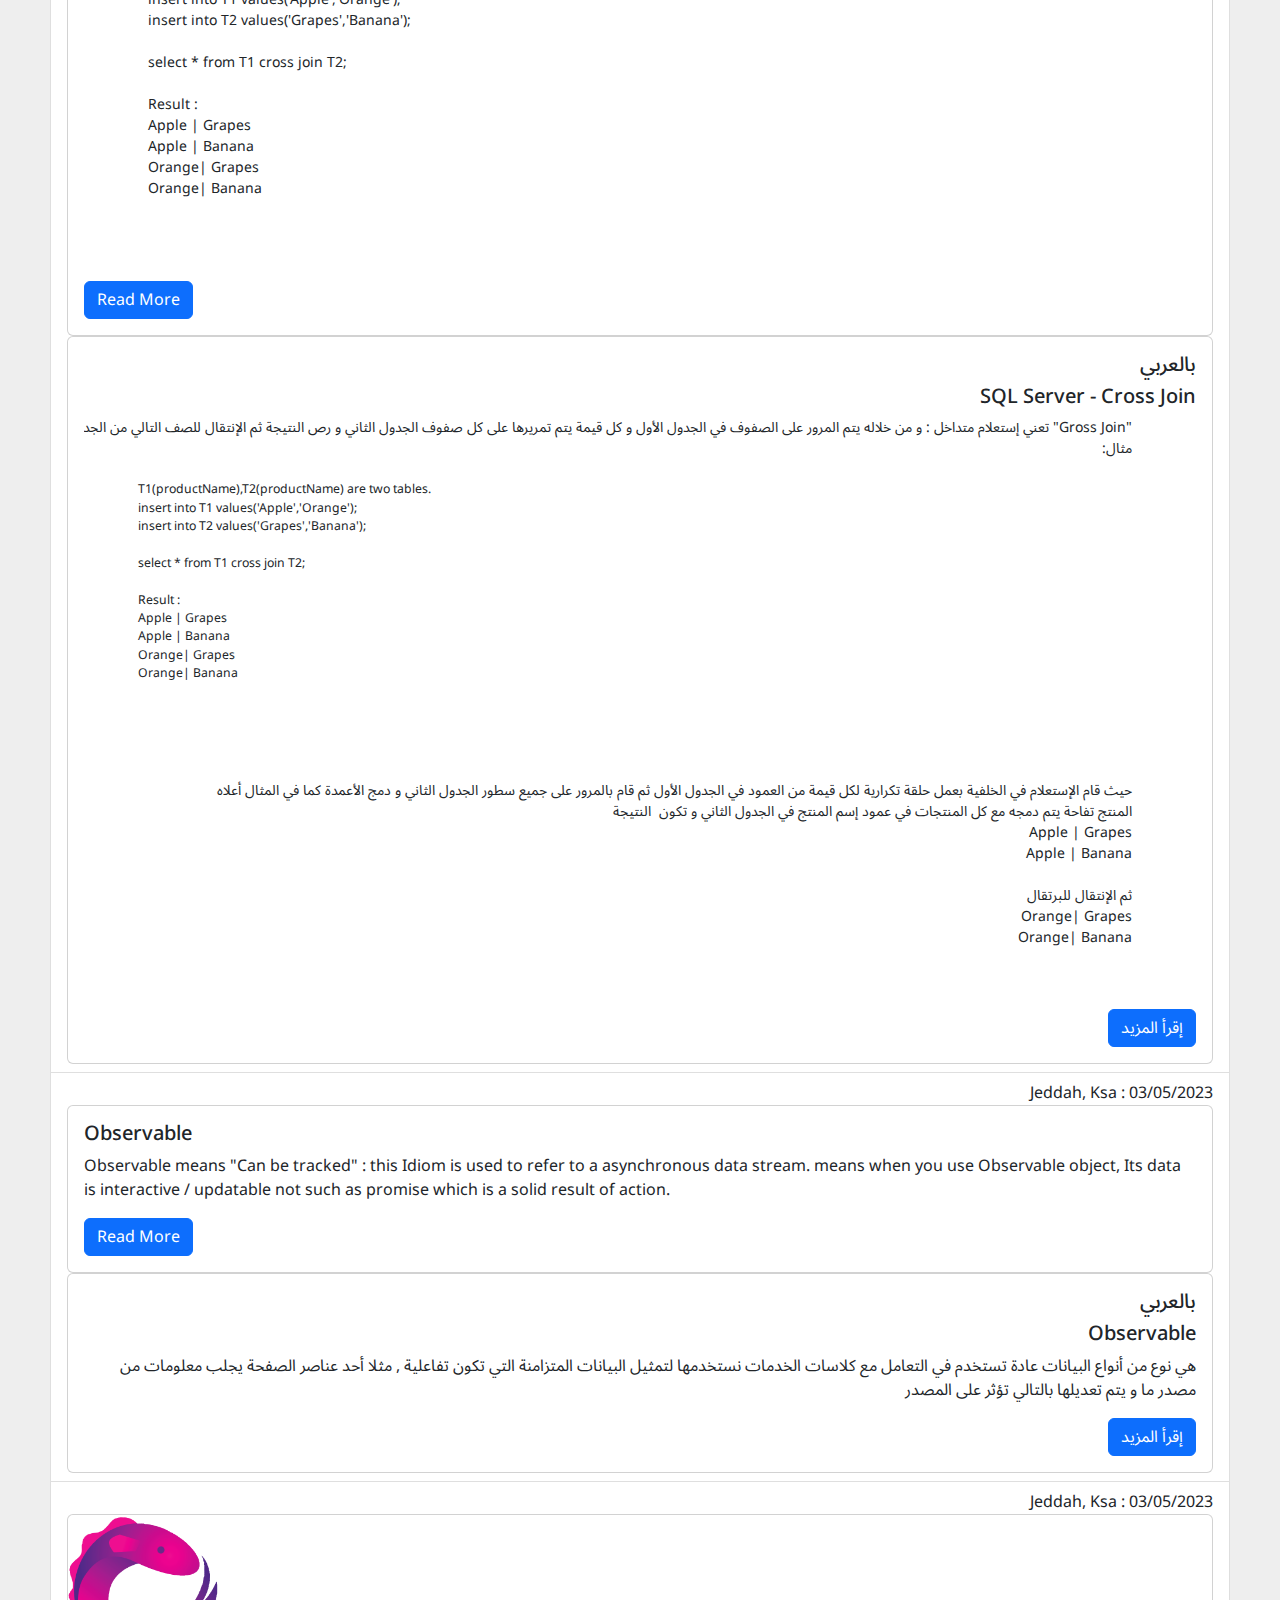
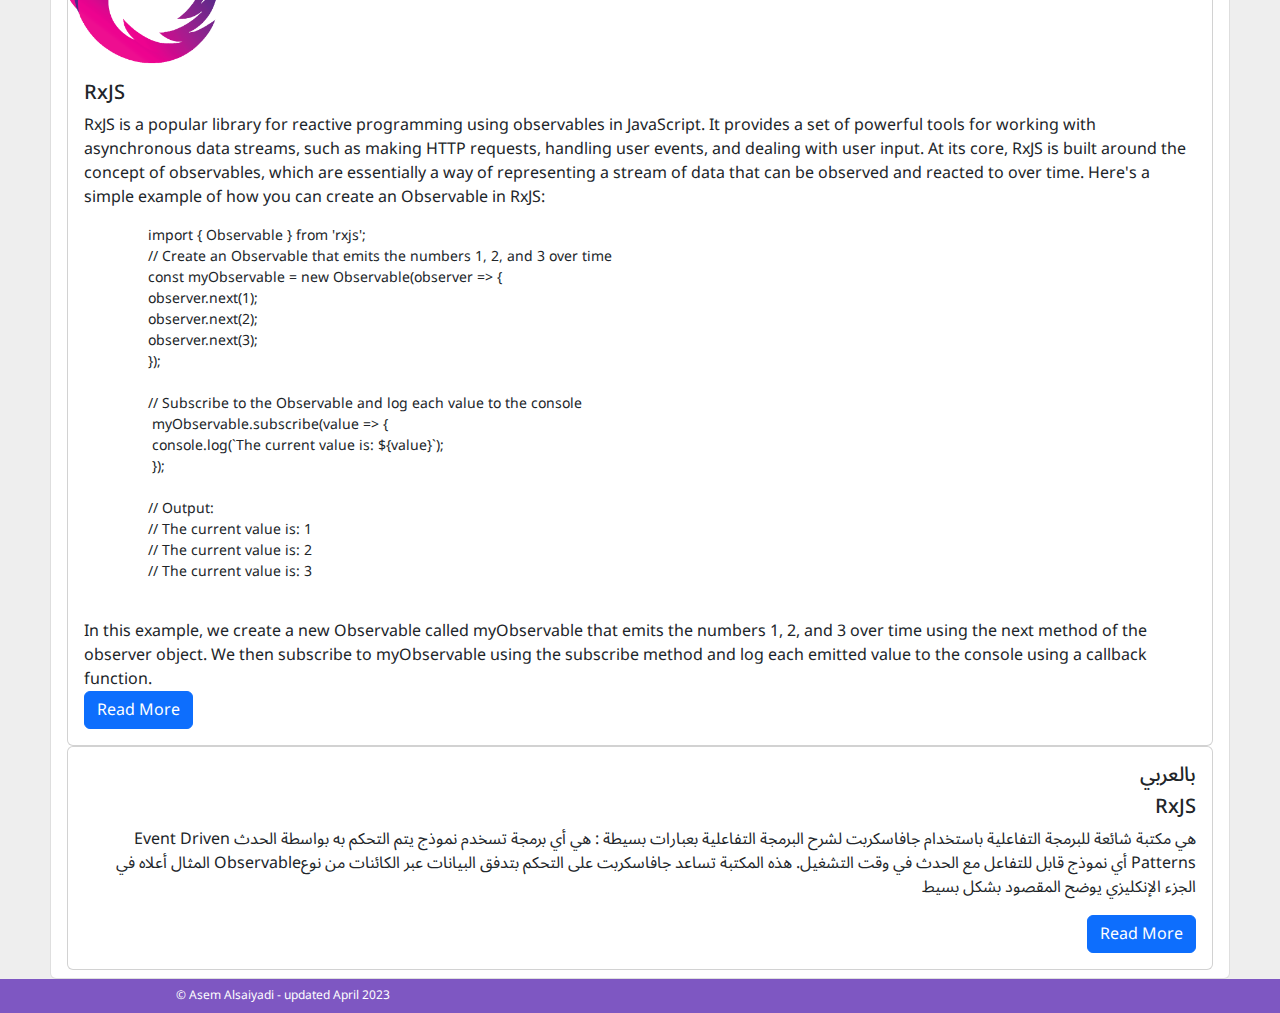
==== commit 54e78e9f: "." ====
--- a/index.html
+++ b/index.html
@@ -57,6 +57,83 @@
     <div class="container-fluid" dir="rtl">
       
       <div class="list-group">
+
+        <div class="list-group-item">
+          <div class="list-group-item-headig">
+            09/07/2023 : Jeddah, Ksa
+          </div>
+          <div class="card" dir="ltr">
+            <div class="card-body">
+              <h5 class="card-title">SQL Server - Optimization Tips</h5>
+              <pre class="card-text">
+                  If you have a query search in column 
+
+                  make index and that column should be first order in index
+
+                  for example :
+                  we have a table "tbl_Person" contains (firstName,lastName,state,mobile,...)
+
+                  and we have this query :
+
+                  select * from tbl_Person where lastName = 'Asem';
+
+                  and we already have an index like this :
+
+                  Create Index IX_Name_Search on tbl_Person(firstName,lastName,state);
+
+                  in this case the search query will take more time because "lastName" is the second column in Index
+
+                  so the solution is to modify the index to be like this :
+                  
+                  Create Index IX_Name_Search on tbl_Person(lastName,firstName,state);
+
+                  Regards.
+              </pre>
+              <br>
+              <a href="#" class="btn btn-primary">Read More</a>
+            </div>
+          </div>
+          <div class="card" dir="rtl">
+            <div class="card-body">
+              <h5>بالعربي</h5>
+              <h5 class="card-title ar-title">SQL Server نصائح لرفع كفاءة الإستعلامات </h5>
+              <pre class="card-text">
+                فرضا لدينا إستعلام يبحث في جدول ما عن إسم شخص
+
+                و معروف أن الإندكس هو أنجع الطرق لرفع كفاءة البحث
+
+                مثلا :
+                لدينا الجدول 
+                <pre dir="ltr">
+                  "tbl_Person" contains (firstName,lastName,state,mobile,...)
+                </pre>
+              و لدينا هذا الإستعلام 
+                <pre dir="ltr">
+                  select * from tbl_Person where lastName = 'Asem';
+                </pre>
+                و قمنا بعمل إندكس كما التالي :
+                
+                <pre dir="ltr">
+                  Create Index IX_Name_Search on tbl_Person(firstName,lastName,state);
+                </pre>
+                في هذه الحالة و عند عمل تحليل للإستعلام سوف نلاحظ وجود تأخير كبير بسبب أن
+                "lastName" 
+                هو العمود الثاني في ترتيب الإندكس
+
+                لذا فالحل لهذه المشكلة هو :
+                حذف الإندكس السابق و إعادة بناءه كما في الشكل
+                <pre dir="ltr">
+                  Create Index IX_Name_Search on tbl_Person(lastName,firstName,state);
+                </pre>
+
+                تحياتي ):
+              </pre>
+              <br>
+              <a href="#" class="btn btn-primary">إقرأ المزيد</a>
+            </div>
+          </div>
+
+        </div>
 
         <div class="list-group-item">
           <div class="list-group-item-headig">
@@ -278,6 +355,7 @@
             </div>
           </div>
         </div>
+
       </div>
     </div>
   </div>
